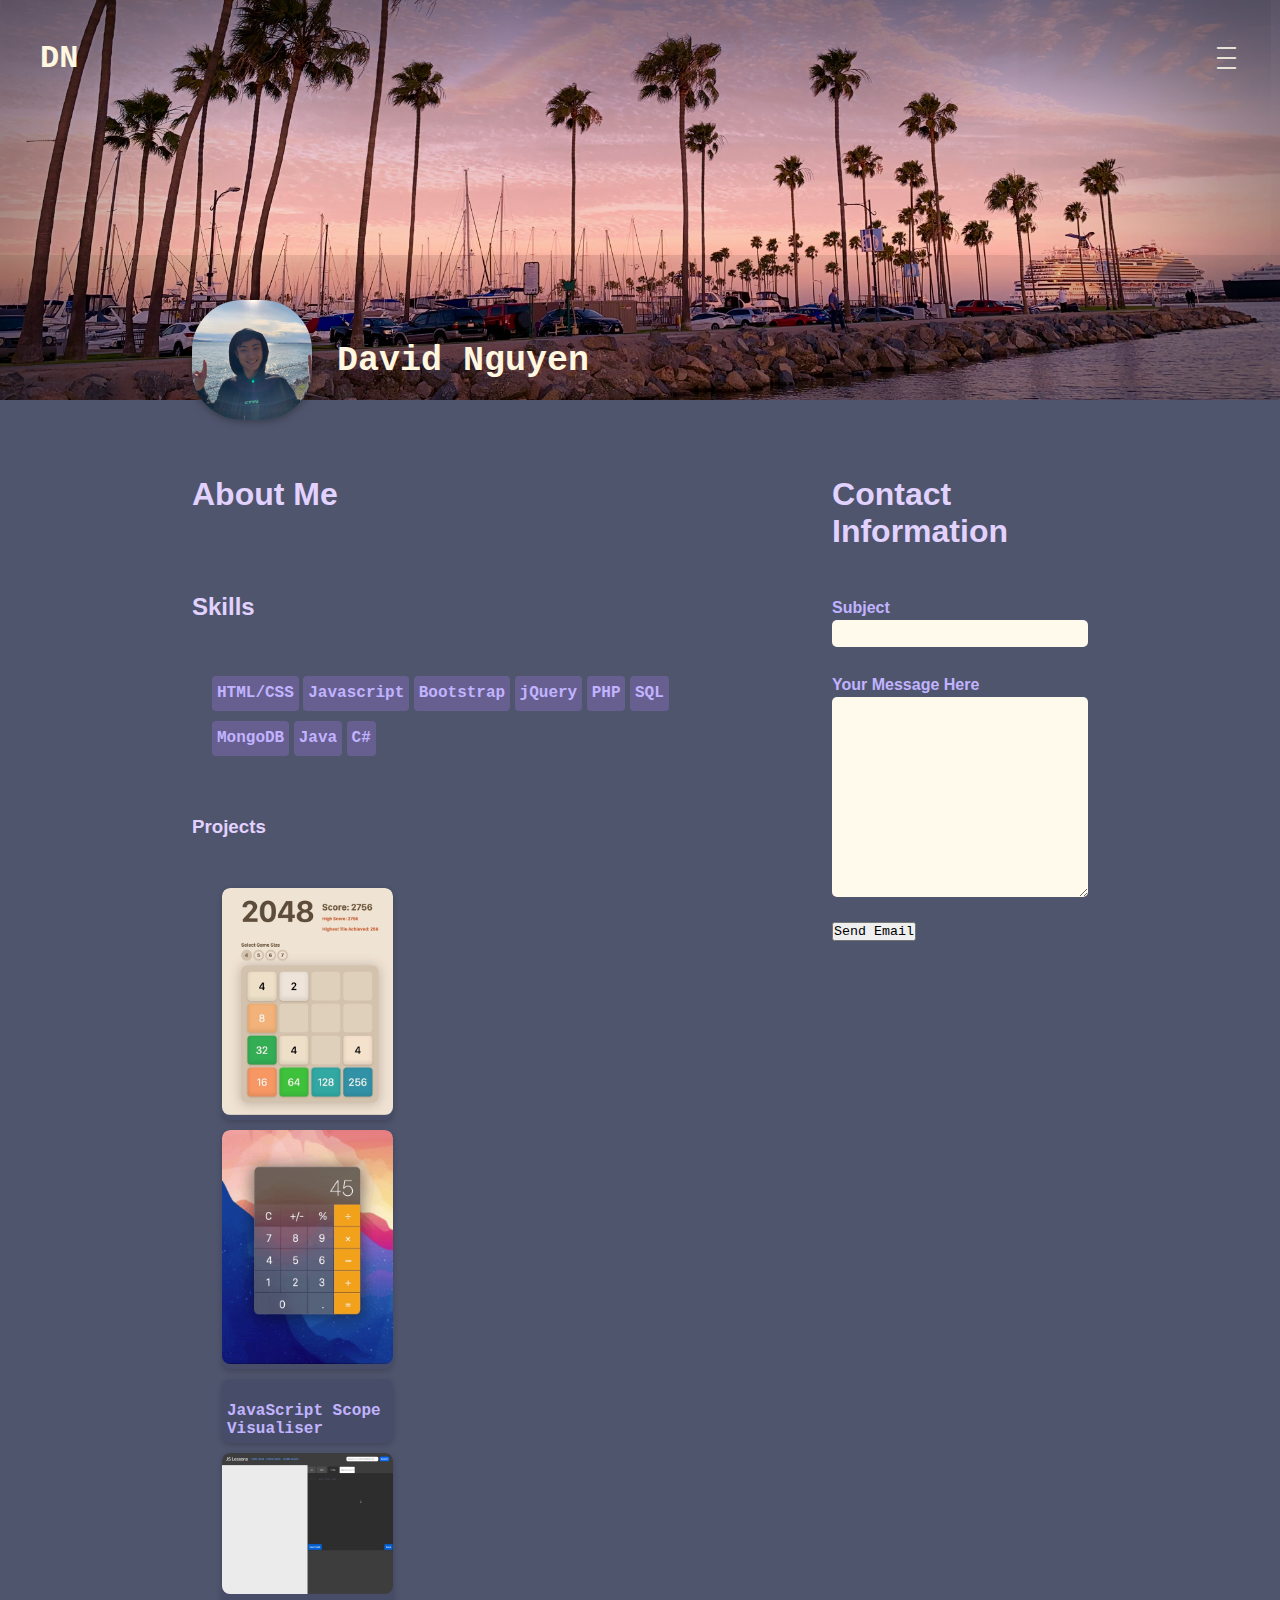
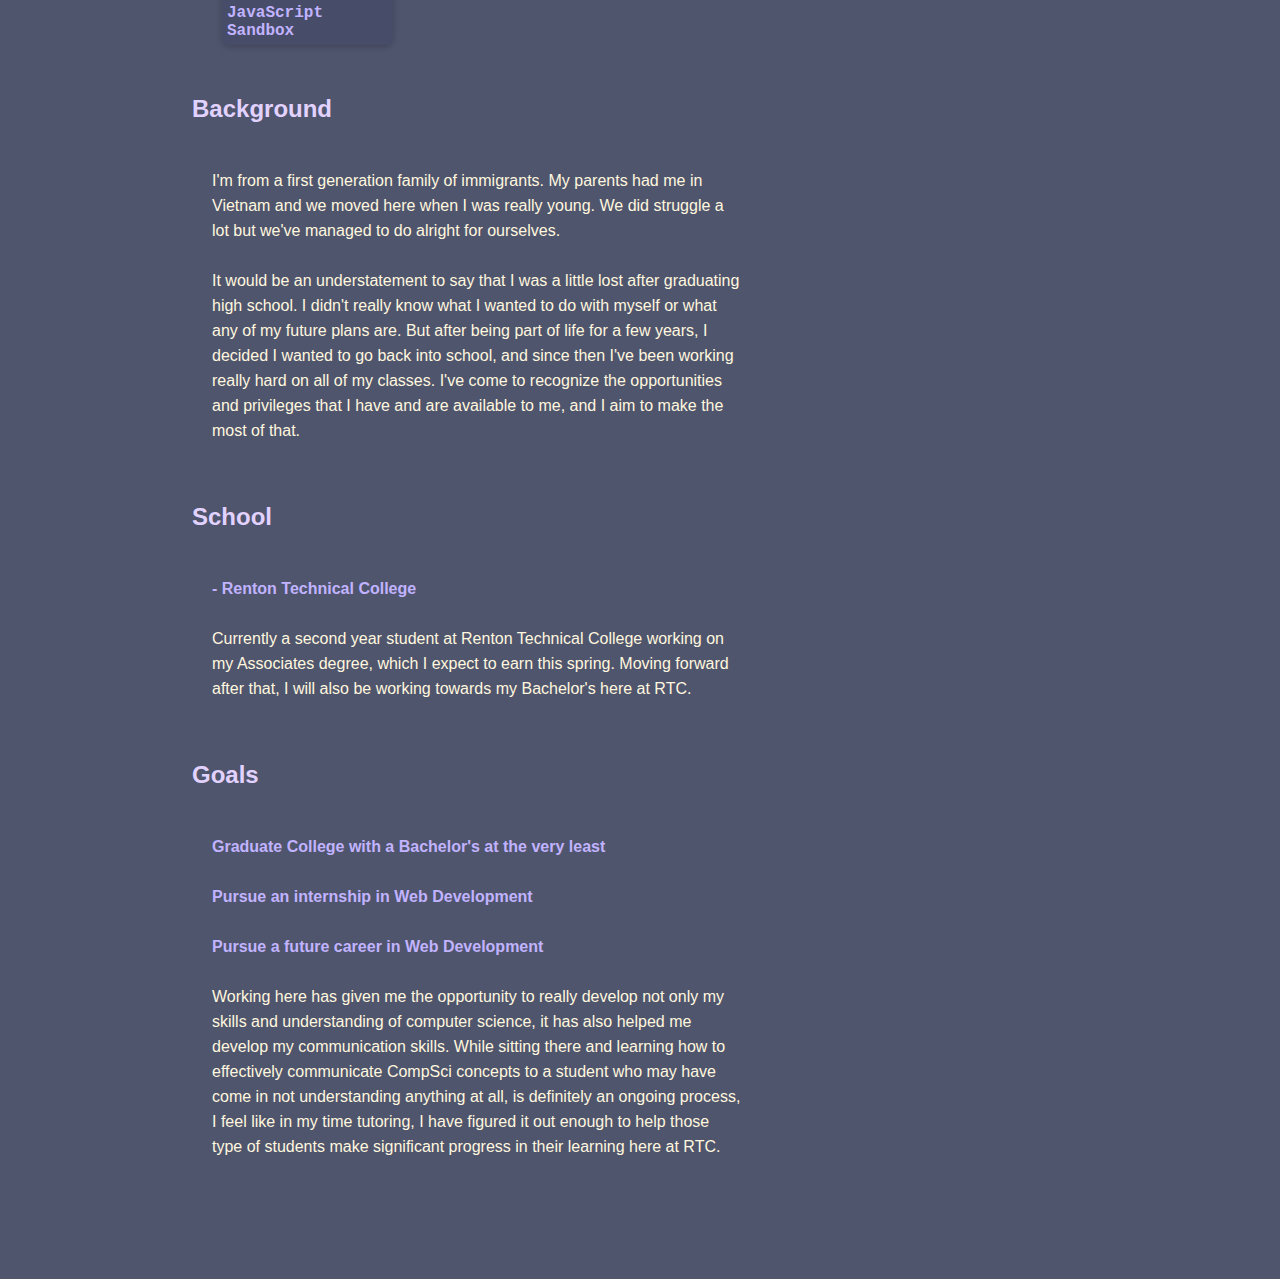
==== index.html @ 1dc06cbb "Update index.html" ====
<!DOCTYPE html>
<html lang="en">
<head>
    <meta charset="UTF-8">
    <meta http-equiv="X-UA-Compatible" content="IE=edge">
    <meta name="viewport" content="width=device-width, initial-scale=1.0">
    <title>Contact Me</title>
    <link rel="stylesheet" href="css/defaults.css" />
    <link rel="stylesheet" href="css/about.css" /> 
    <link rel="stylesheet" href="css/menuButton.css" />
    <link rel="stylesheet" href="css/masonaryEffect.css" />
    <script src="menuButton.js"></script>
    <script src="js/parallaxalizeNavigation.js"></script>
    <script src="js/helpers.js"></script>
    <script src="js/flipper.js"></script>
    <script src="https://cdn.jsdelivr.net/npm/masonry-layout@4.2.2/dist/masonry.pkgd.min.js" integrity="sha384-GNFwBvfVxBkLMJpYMOABq3c+d3KnQxudP/mGPkzpZSTYykLBNsZEnG2D9G/X/+7D" crossorigin="anonymous" async></script>
</head>
<body>
<script>
window.addEventListener("scroll", function(){
    stickyContact();
    stickyMenu();
});
window.addEventListener("resize", function(){
    stickyContact();
    stickyMenu();
});
window.onload = function () {
    setTimeout(()=>{
        let msnry = new Masonry( '#cardcontainer', {});
        flipper();
        let videos = document.getElementsByTagName("video");
        for(video of videos){
            video.play();
        }
    }, 200)
}
</script>
<style>
#navWrapper_sticky {
    position: fixed;
    width: 100%;
    height: 100px;
    background-image: none;
    padding: 0;
    background-color: rgb(106, 104, 131);
    -webkit-box-shadow: inset 0px 0px 0px 0px #000000; 
    box-shadow: inset 0px 0px 0px 0px #000000;
    z-index: 10;
}
</style>
<div id="navWrapper">
    <div id="menuScreen" class="hide">
        <a href="calculatorClone.html">Macintosh Calculator Clone</a>
        <a href="2048.html">A Simple Game of 2048</a>
        <a href="https://blasphelmy.github.io/aBasicJavascriptVisualizer/">Javascript Scoper</a>
        <a href="https://simplejsclasses.net">Javascript Sandbox</a>
        <hr>
        <a href="index.html">About Me</a>
        <a href="index.html#projects">Projects</a>
        <a href="index.html#contactsBlock">Contact Me</a>
        <a href="https://docs.google.com/document/d/1Tsrjx4nYVHHWbOahBMIsWJXcZB77acTAGgULYLTH1yQ/edit?usp=sharing">Resume</a>
        <hr>
    </div>
    <div id = "navbar">
        <a href="index.html"><h1 style="display: inline-block;color: rgb(255, 247, 223);">DN</h1></a> <div id = "menuButtonContainer" onclick="menuBarClick()"><div id="menuButton"><p>|</p><p>|</p><p>|</p></div></div>
    </div>
</div>
<div id="mainBody">
    <div id="profilePicture"></div><div id="Name"><p>David Nguyen</p></div>
    <!-- <div class="block">
        <p>COntact Info</p>
    </div> -->
    <div id="contentsContainer">
        <div class="block dummy">
            <h1 >Contact Information</h1>
        </div> 
        <div id="contactsBlock" class="block">
            <h1>Contact Information</h1>
                <p class="pHeaders">Subject</p>
                <input type="text" name="emailSubject" class="label"><br>
                <p class="pHeaders">Your Message Here</p>
                <textarea id="code" name="emailBody"></textarea>
            <button onclick="sendMail()">Send Email</button>
        </div> 
        <div id="contents" class="block">
            <h1>About Me</h1>
            <h2>
                Skills
            </h2>
            <p class="pHeaders">
                <span class="skillBlocks">HTML/CSS</span>
                <span class="skillBlocks">Javascript</span>
                <span class="skillBlocks">Bootstrap</span>
                <span class="skillBlocks">jQuery</span>
                <span class="skillBlocks">PHP</span>
                <span class="skillBlocks">SQL</span>
                <span class="skillBlocks">MongoDB</span>
                <span class="skillBlocks">Java</span>
                <span class="skillBlocks">C#</span>
            </p>
            <h3 id="projects">
                Projects
            </h3>
            <div id="cardcontainer" class="res" style="max-width:100%" data-masonry='{"percentPosition": true }'>

                <div id="1" class="card scale _flipper">
                    <div id="1_content" style="position:relative">
                        <img src="/projspreviews/2048.gif" alt="">
                    </div>

                    <div class="hide _backPanel" id="1_backPanel" style="transform: rotate3d(0,1,0, 180deg)">
                        <div class="text">
                            <a  href="/2048.html"><h2 style="padding: 5px; right: 0px; text-decoration: none!important;" >2048</h2></a>
                            <p style="color: white; font-size: 13px">A Simple Game of 2048!</p>
                            <p style="color: white; font-size: 10px">
                                <span class="skillBlocks">HTML/CSS</span>
                                <span class="skillBlocks">Javascript</span>
                            </p>
                        </div>
                    </div>
                </div>

                <div id="2" class="card scale _flipper">
                    <div id="2_content" style="position:relative">
                        <img src="/projspreviews/calcu2.gif" alt="">
                    </div>

                    <div class="hide _backPanel" id="2_backPanel" style="transform: rotate3d(0,1,0, 180deg)">
                        <div class="text">
                            <a  href="/calculatorClone.html"><h2 style="padding: 5px; right: 0px; text-decoration: none!important;" >Mac Calculator</h2></a>
                            <p style="color: white; font-size: 13px">An attempt at cloning the Macintosh Calulator. Press R to go back in your calculations!</p>
                            <p style="color: white; font-size: 10px">
                                <span class="skillBlocks">HTML/CSS</span>
                                <span class="skillBlocks">Javascript</span>
                            </p>
                        </div>
                    </div>
                </div>

                <div id="3" class="card scale _flipper">
                    <div id="3_content" style="position:relative">
                        <img src="/projspreviews/jsscoper2.gif" alt="">
                        <a  href="/jsScoper.html"><h4 style="padding: 5px; right: 0px; text-decoration: none!important;" >JavaScript Scope Visualiser</h4></a>
                    </div>

                    <div class="hide _backPanel" id="3_backPanel" style="transform: rotate3d(0,1,0, 180deg)">
                        <div class="text">
                            <a  href="https://blasphelmy.github.io/aBasicJavascriptVisualizer/"><h2 style="padding: 5px; right: 0px; text-decoration: none!important;" >JavaScript Scope Visualiser</h2></a>
                            <p style="color: white; font-size: 13px">This app can parse basic javascript by hand and display the output. <br>In addition, you can show the scopes/frames that are built when you run your code!</p>
                            <p style="color: white; font-size: 10px">
                                <span class="skillBlocks">HTML/CSS</span>
                                <span class="skillBlocks">Javascript</span>
                            </p>
                        </div>
                    </div>
                </div>

                <div id="4" class="card scale _flipper">
                    <div id="4_content" style="position:relative">
                        <img src="/projspreviews/jsFiddlerClone.gif" alt="">
                        <a  href="https://simplejsclasses.net"><h4 style="padding: 5px; right: 0px; text-decoration: none!important;" >JavaScript Sandbox</h4></a>
                    </div>

                    <div class="hide _backPanel" id="4_backPanel" style="transform: rotate3d(0,1,0, 180deg)">
                        <div class="text">
                            <a  href="https://simplejsclasses.net"><h2 style="padding: 5px; right: 0px; text-decoration: none!important;" >JavaScript Sandbox</h2></a>
                            <p style="color: white; font-size: 13px">A mashup of JSFiddle and Codecademy!</p>
                            <p style="color: white; font-size: 10px">
                                <span class="skillBlocks">HTML/CSS</span>
                                <span class="skillBlocks">Javascript</span>
                                <span class="skillBlocks">Node.js</span>
                                <span class="skillBlocks">ASP.net/C#</span>
                                <span class="skillBlocks">SQL</span>
                                <span class="skillBlocks">MongoDB</span>
                            </p>
                        </div>
                    </div>
                </div>

                <!-- <div id="4" class="card scale">
                    <div id="4_content" style="position:relative">
                        <video name="Video Name" type="video/mp4" autoplay loop muted playsinline>
                            <source src="/projspreviews/jsFiddlerClone.mov">
                        </video>
                        <div class="text">
                            <a href="https://simplejsclasses.net"><h3 style="padding: 5px; right: 0px; text-decoration: none!important;" >Javascript Sandbox</h3></a>
                            <p style="color: white; font-size: 10px">
                                <span class="skillBlocks">HTML/CSS</span>
                                <span class="skillBlocks">Javascript</span>
                                <span class="skillBlocks">Node.js</span>
                                <span class="skillBlocks">ASP.net/C#</span>
                                <span class="skillBlocks">SQL</span>
                                <span class="skillBlocks">MongoDB</span>
                            </p>
                        </div>
                    </div>
                </div> -->

            </div>
            <h2>
                Background
            </h2>
            <p>
                I'm from a first generation family of immigrants. My parents had me in Vietnam and we moved 
                here when I was really young. We did struggle a lot but we've managed to do alright for ourselves. 
            </p>
            <p>
                It would be an understatement to say that I was a little lost after graduating high school. I
                didn't really know what I wanted to do with myself or what any of my future plans are. But after being part
                of life for a few years, I decided I wanted to go back into school, and since then I've been working really hard
                on all of my classes. I've come to recognize the opportunities and privileges that I have and are available
                to me, and I aim to make the most of that.
            </p>
            <h2>
                School
            </h2>
            <p class="pHeaders">- Renton Technical College</p>
            <p>
                Currently a second year student at Renton Technical College working on my Associates degree, which I expect to earn this spring. Moving
                forward after that, I will also be working towards my Bachelor's here at RTC.
            </p>
            <h2>Goals</h2>
            <p class="pHeaders">Graduate College with a Bachelor's at the very least</p>
            <p class="pHeaders">Pursue an internship in Web Development</p>
            <p class="pHeaders">Pursue a future career in Web Development</p>
            <p>
                Working here has given me the opportunity to really develop not only my skills and understanding of computer science,
                it has also helped me develop my communication skills. While sitting there and learning how to effectively communicate CompSci concepts 
                to a student who may have come in not understanding anything at all, is definitely an ongoing process, I feel like in my time tutoring, I have figured it out enough
                to help those type of students make significant progress in their learning here at RTC.
            </p>
        </div>  
    </div>
</div>
</body>
</html>
---- css/defaults.css ----
.hide{
    display: none;
  }
.show {
  display:block;
}
.rotate360deg{
  position: relative;
    animation-name: rotate360;
    animation-iteration-count: 1;
    animation-timing-function:ease;
    animation-duration:500ms;
}
@keyframes rotate360 {
    0% {
      transform: rotate(90deg);
    }
    100% {
      transform: rotate(180deg);
    }
}
hr {
  border: 1px solid rgba(0, 0, 0, 0.082);
}
#navbar{
  background-color: rgb(106, 104, 131);
  -webkit-box-shadow: 0px 0px 15px 0px rgba(0,0,0,0.22); 
  box-shadow: 0px 0px 15px 0px rgba(0,0,0,0.22);
}
#menuScreen {
  background-color: rgba(129, 123, 158, 0.123);
}
#menuScreen > a {
  text-decoration: none;
  padding: 10px;
  color: rgb(255, 250, 233);
  display: block;
  text-align: center;
}
#menuScreen > a:hover {
  background-color: rgba(129, 123, 158, 0.61);
}
#menuButtonContainer{
  position: relative;
  top: 0px;
  padding: 43px;
  font-size: 50px;
  display: inline-block;
  float: right;
  color: rgb(255, 250, 233);
  cursor: pointer;
}
#menuButton > p {
  color: rgb(255, 250, 233);
  font-size: 20px;
  transform: rotate(90deg);
  display: block;
  line-height: 0px;
}
* {
  box-sizing: border-box;
  margin: 0;
  padding: 0;
  /* font-family: "San Francisco Regular"; */
  font-family: "Lucida Console", "Courier New", monospace;
}

body {
  height: 100%;
  width: 100%;
  background-color: rgb(79, 85, 109);
}
p {
  background-color: rgba(214, 120, 223, 0.000); 
  padding: 5px;
  /* why does this work??*/
}
h1, h2, h3{
  color: rgb(226, 210, 255);
  padding: 40px;
}
---- css/about.css ----
#navbar {
    position: absolute;
    width: 100%;
    background: rgb(0,0,0);
    background: linear-gradient(0deg, rgba(0, 0, 0, 0) 0%, rgba(0, 0, 0, 0.2) 100%);
    border: none;
    box-shadow: none;
    /* min-height: 300px;
    background-image: url(/images/cover-photo.jpg);
    background-size: cover;
    background-position-y:70%; */
    /* backdrop-filter: blur(10px);
    -webkit-backdrop-filter: blur(10px);
    -moz-backdrop-filter: blur(10px); */
}
#navbar > h1{
    color: rgb(255, 247, 223);
}
#menuScreen{
    background: rgb(0,0,0);
    background: linear-gradient(0deg, rgba(0, 0, 0, 0.2) 0%, rgb(0, 0, 0, .4) 100%);  
}
#menuScreen > a:hover {
    background-color: rgba(0,0,0,.1);
}
#navWrapper {
    position: relative;
    width: 100%;
    padding-bottom: 400px;
    background-image: url(/images/cali2021.jpeg);
    background-size:cover;
    background-position-y: 70%;
    background-position-x: 50%;
    -webkit-box-shadow: inset 0px 0px 250px 0px #000000; 
    box-shadow: inset 0px 0px 250px 0px #000000;
}
@media (max-width:900px) {
    #navWrapper {
        padding-bottom: 300px;
        background-image: url(/images/cali2021_c.jpeg);
    }
}
.clickedBG {
    background-color: none;
}
.blur {
    backdrop-filter: blur(7px);
    -webkit-backdrop-filter: blur(7px);
    -moz-backdrop-filter: blur(7px);
}
#mainBody {
    position: relative;
    width: fit-content;
    margin-left: 15%;
    margin-right: 15%;
    top: -100px;
}
#profilePicture{
    position: relative;
    display: inline-block;
    width: 120px;
    height: 120px;
    /* left: 333px; */
    border-radius: 50px;
    background-image: url(/images/pp.jpeg);
    background-size: cover;
    background-position-y: 100%;
    -webkit-box-shadow: 0px 0px 10px 0px rgba(0,0,0,0.42); 
    box-shadow: 0px 0px 10px 0px rgba(0,0,0,0.42);
}
#Name {
    position: relative;
    display: inline-block;
    top: -50px;
    left: 20px;
    /* left: 347px; */
    font-size: 35px;
    font-weight: 600;
}
#Name > p{
    color: rgb(255, 247, 223);
}
#contentsContainer {
    display: flex;
    flex-direction: row-reverse;
    align-items:flex-start;
    width: 100%;
    margin: auto;
}
.block {
    position: relative;
    display: inline-block;
    text-decoration: none;
}
.block > h1,h2,h3 {
    position: relative;
    right: 40px;
    font-family:'Segoe UI', Tahoma, Geneva, Verdana, sans-serif;
}
.block > p {
    padding-right: 70px;
    line-height: 25px;
    padding-bottom: 20px;
    padding-left: 20px;
    color: rgb(255, 247, 223);
    font-family:'Segoe UI', Tahoma, Geneva, Verdana, sans-serif;
}
.block > .pHeaders,a {
    color: rgb(193, 179, 255);
    font-weight: bold;
    text-decoration: none;
}
#contactsBlock > .pHeaders {
    color: rgb(193, 179, 255);
    font-weight: bold;
    padding-left: 0px;
}
#contactsBlock {
    color: rgb(255, 247, 223);
    width: 300px;
    padding-left: 20px;
}
.fixContactBlock {
    position: fixed;
    right: 170px;
    top: 0px;
    width: 300px;
}
.dummy {
    display: none;
    opacity: 0;
    height: 0;
    width: 300px;
}
@media (max-width:1100px) {
    #contentsContainer {
        display: flex;
        flex-direction: column-reverse;
        align-items:flex-start;
    }
    #contactsBlock {
        display: inline-block;
        padding: 0;
        width: 100%;
        padding-right: 40px;
    }
    #Name {
        font-size: 20px;
    }
    #profilePicture{
        left: 0px;
    }
    #Name {
        left: 20px;
    }
    #mainBody {
        margin-left: 40px;
        margin-right:0;
    }
    .block > p {
        padding-right: 40px;
    }   
}
.KFfadeout{
    animation-name: fadeout;
    animation-iteration-count: 1;
    animation-timing-function:ease;
    animation-duration:75ms;
}
@keyframes fadeout {
    0% {
      opacity: 1;
      transform: scale(1);
    }
    100% {
      opacity: 0;
      transform: scale(.8);
    }
}
.KFfadein{
    animation-name: fadein;
    animation-iteration-count: 1;
    animation-timing-function:ease;
    animation-duration:75ms;
}
@keyframes fadein {
    0% {
      opacity: 0;
      transform: scale(.8);
    }
    100% {
        opacity: 1;
        transform: scale(1);
    }
}
.skillBlocks {
    display: inline-block;
    padding: 5px;
    background-color: rgb(104, 95, 145);
    border-radius: 4px;
    margin-top: 10px;
}
.label {
    position: relative;
    background-color: rgb(255, 250, 236);
    top: -20px;
    width: 100%;
    padding: 5px;
    font-size: 15px;
    border-radius: 5px;
    border-style: none;   
}
textarea {
    position: relative;
    background-color: rgb(255, 250, 236);
    top: -20px;
    width: 100%;
    height: 200px;
    padding: 5px;
    font-size: 15px;
    border-radius: 5px;
    border-style: none;
}
---- css/masonaryEffect.css ----
﻿.card {
    position: relative;
    margin: 10px;
    width: 250px;
    box-shadow: 0px 2px 6px 0px rgba(0,0,0,0.2);
    transition: .1s ease-in-out;
    border-radius: 8px;
    overflow: hidden;
    -webkit-user-select: none;
    -moz-user-select: none;
    -ms-user-select: none;
    user-select: none;
    background: #474d68;
    cursor: pointer;
}
._backPanel {
    position: absolute !important;
    top: 0px;
    padding: 20px;
    width: 105%;
    color: floralwhite;
    font-family: Tahoma;
    font-size: 13px;
    background: rgba(0, 0, 0, 0.311);
    backdrop-filter: blur(8px)!important;
    -webkit-backdrop-filter: blur(8px)!important;
    -moz-backdrop-filter: blur(8px)!important;
}
.scale:hover {
    /* transform: scale(1.05); */
}
.clicked {
    transform: scale(1.00) rotate3d(0, 1, 0, 180deg);
}
.hide {
    display: none;
}
.res {
    padding-left: 100px;
    padding-right: 100px;
}

@media only screen and (min-width: 0px) {
    .card {
        width: 225px;
    }

    .res {
        padding-left: 10px;
        padding-right: 10px;
    }
}

@media only screen and (min-width: 390px) {
    .card {
        width: 155px;
    }

    .res {
        padding-left: 10px;
        padding-right: 10px;
    }
}

@media only screen and (min-width: 412px) {
    .card {
        width: 40%;
    }

    .res {
        padding-left: 10px;
        padding-right: 10px;
    }
}

@media only screen and (min-width: 414px) {
    .card {
        width: 40%;
    }

    .res {
        padding-left: 10px;
        padding-right: 10px;
    }
}

@media only screen and (min-width: 480px) {
    .card {
        width: 150px;
    }

    .res {
        padding-left: 10px;
        padding-right: 10px;
    }
}

@media only screen and (min-width: 500px) {
    .card {
        width: 198px;
    }
}

@media only screen and (min-width: 540px) {
    .card {
        width: 225px;
    }
}

@media only screen and (min-width: 600px) {
    .card {
        width: 40%;
    }
}

@media only screen and (min-width: 640px) {
    .card {
        width: 40%;
    }
}

@media only screen and (min-width: 768px) {
    .card {
        width: 215px;
    }

    .res {
        padding-left: 10px;
        padding-right: 10px;
    }
}

@media only screen and (min-width: 820px) {
    .card {
        width: 225px;
    }

    .res {
        padding-left: 20px;
        padding-right: 10px;
    }
}

@media only screen and (min-width: 912px) {
    .card {
        width: 180px;
    }

    .res {
        padding-left: 20px;
        padding-right: 10px;
    }
}

@media only screen and (min-width: 1024px) {
    .card {
        width: 29%;
    }
}
.card img {
    max-width: 100%;
    border-radius: 8px;
}
.card video {
    max-width: 100%;
    border-top-left-radius: 8px;
    border-top-right-radius: 8px;
}

.card .text {
    padding: 10px;
    padding-top: 0px;
}

.card >  .text > button {
    background: gray;
    border: 0;
    color: white;
    padding: 10px;
    width: 100%;
}

.card >  h3 {
    font-size: 16px;
}
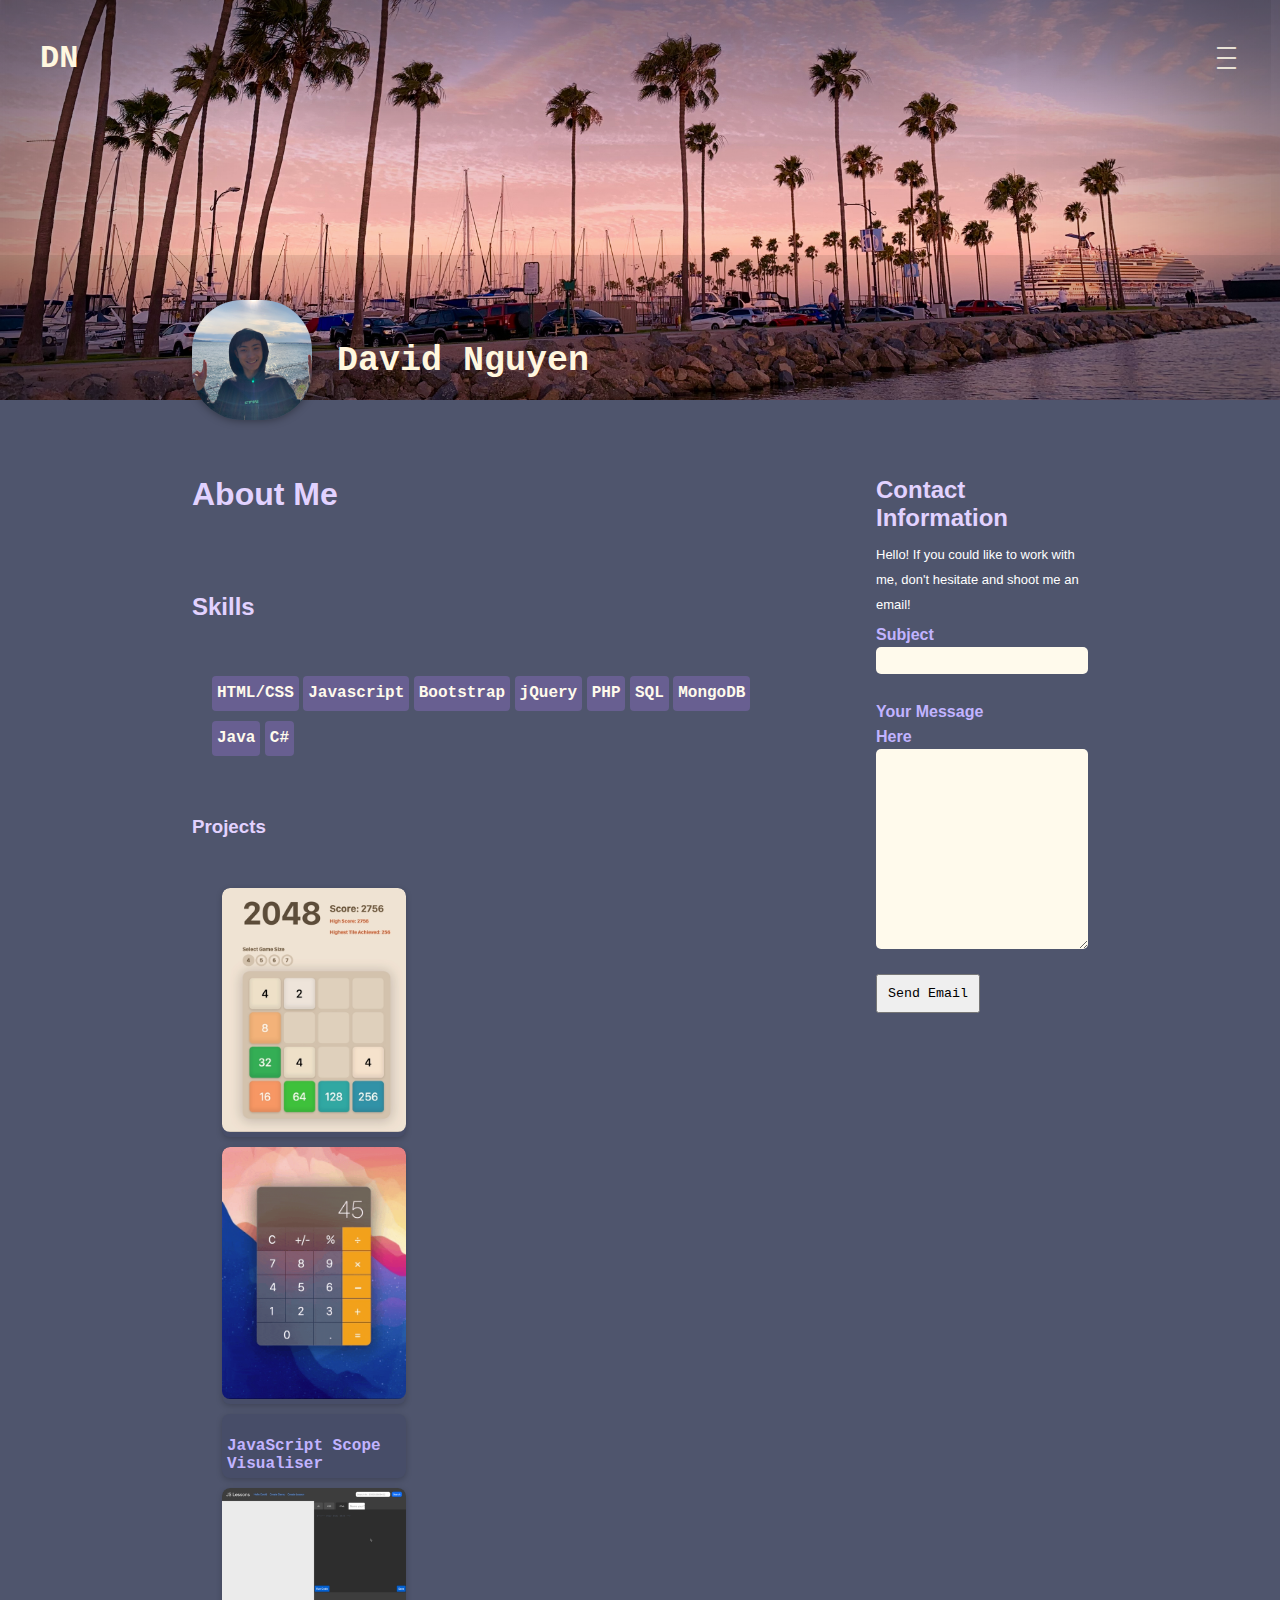
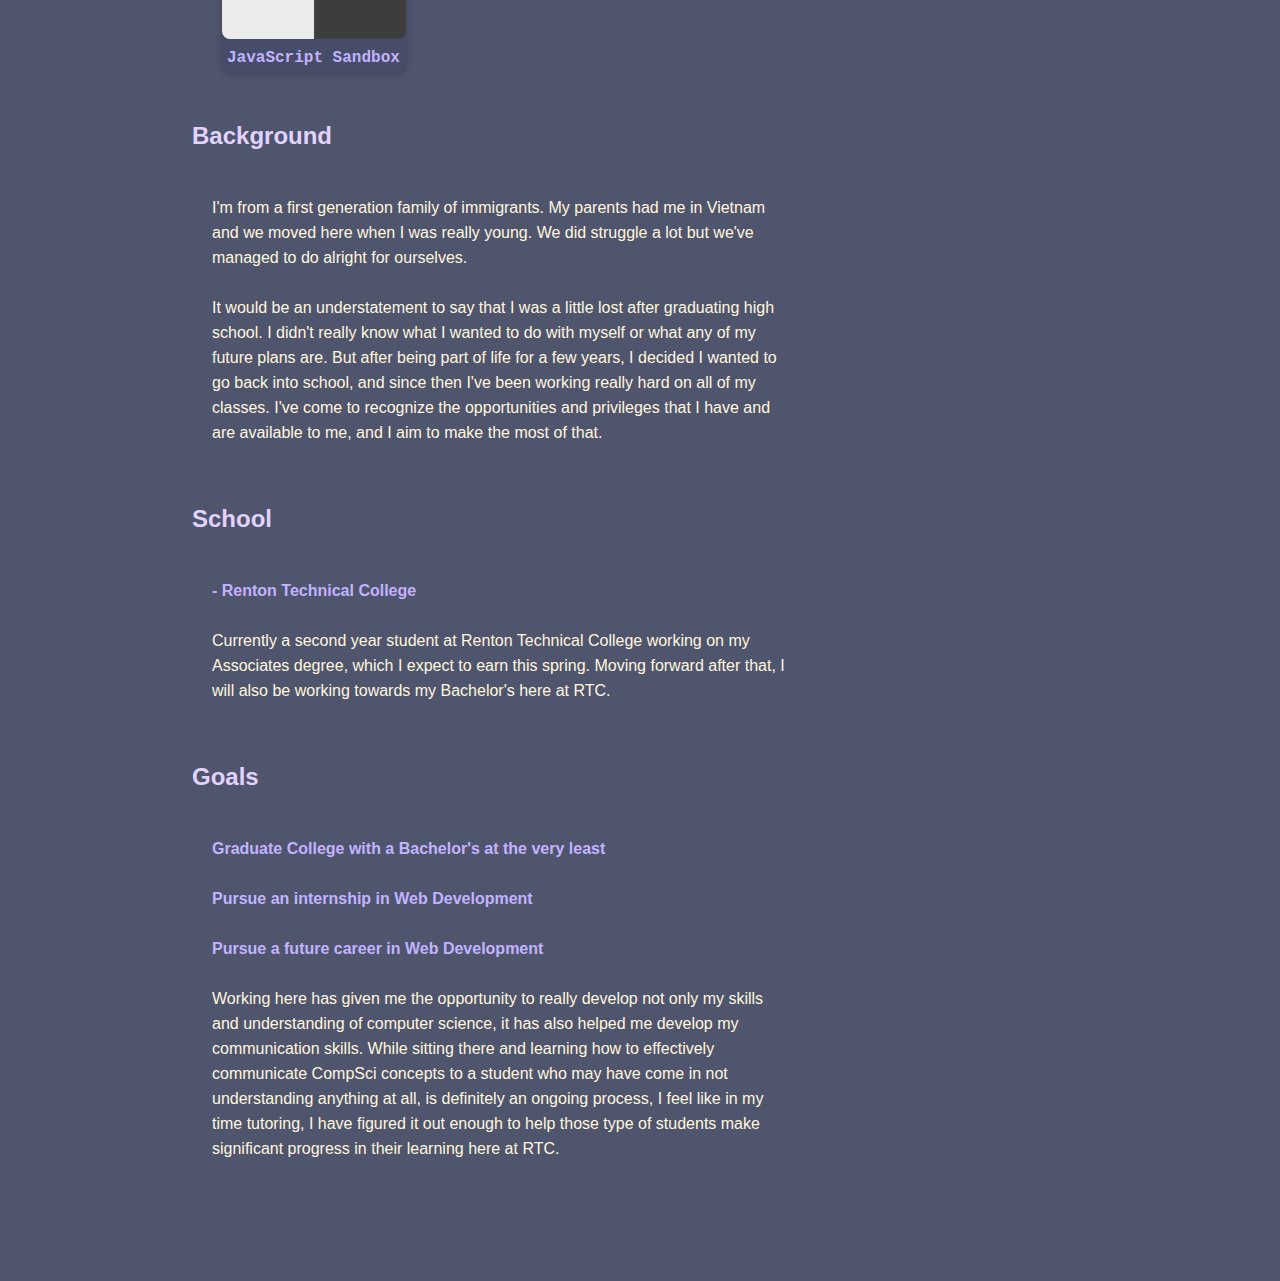
==== commit 8d8c286e: "jerk" ====
--- a/index.html
+++ b/index.html
@@ -76,12 +76,13 @@
             <h1 >Contact Information</h1>
         </div> 
         <div id="contactsBlock" class="block">
-            <h1>Contact Information</h1>
+            <h2 style="margin-bottom: 10px; padding-bottom: 0">Contact Information</h2>
+            <p style="color: white; font-size: 13px; padding:0">Hello! If you could like to work with me, don't hesitate and shoot me an email!</p>
                 <p class="pHeaders">Subject</p>
                 <input type="text" name="emailSubject" class="label"><br>
                 <p class="pHeaders">Your Message Here</p>
                 <textarea id="code" name="emailBody"></textarea>
-            <button onclick="sendMail()">Send Email</button>
+            <button style="padding: 10px" onclick="sendMail()">Send Email</button>
         </div> 
         <div id="contents" class="block">
             <h1>About Me</h1>
@@ -166,6 +167,7 @@
                         <div class="text">
                             <a  href="https://simplejsclasses.net"><h2 style="padding: 5px; right: 0px; text-decoration: none!important;" >JavaScript Sandbox</h2></a>
                             <p style="color: white; font-size: 13px">A mashup of JSFiddle and Codecademy!</p>
+                            <p style="color: rgb(246, 255, 174); font-size: 13px">Please allow cookies for the site to work correctly :)</p>
                             <p style="color: white; font-size: 10px">
                                 <span class="skillBlocks">HTML/CSS</span>
                                 <span class="skillBlocks">Javascript</span>
--- a/css/about.css
+++ b/css/about.css
@@ -197,6 +197,7 @@
     display: inline-block;
     padding: 5px;
     background-color: rgb(104, 95, 145);
+    color:rgb(255, 250, 236);
     border-radius: 4px;
     margin-top: 10px;
 }
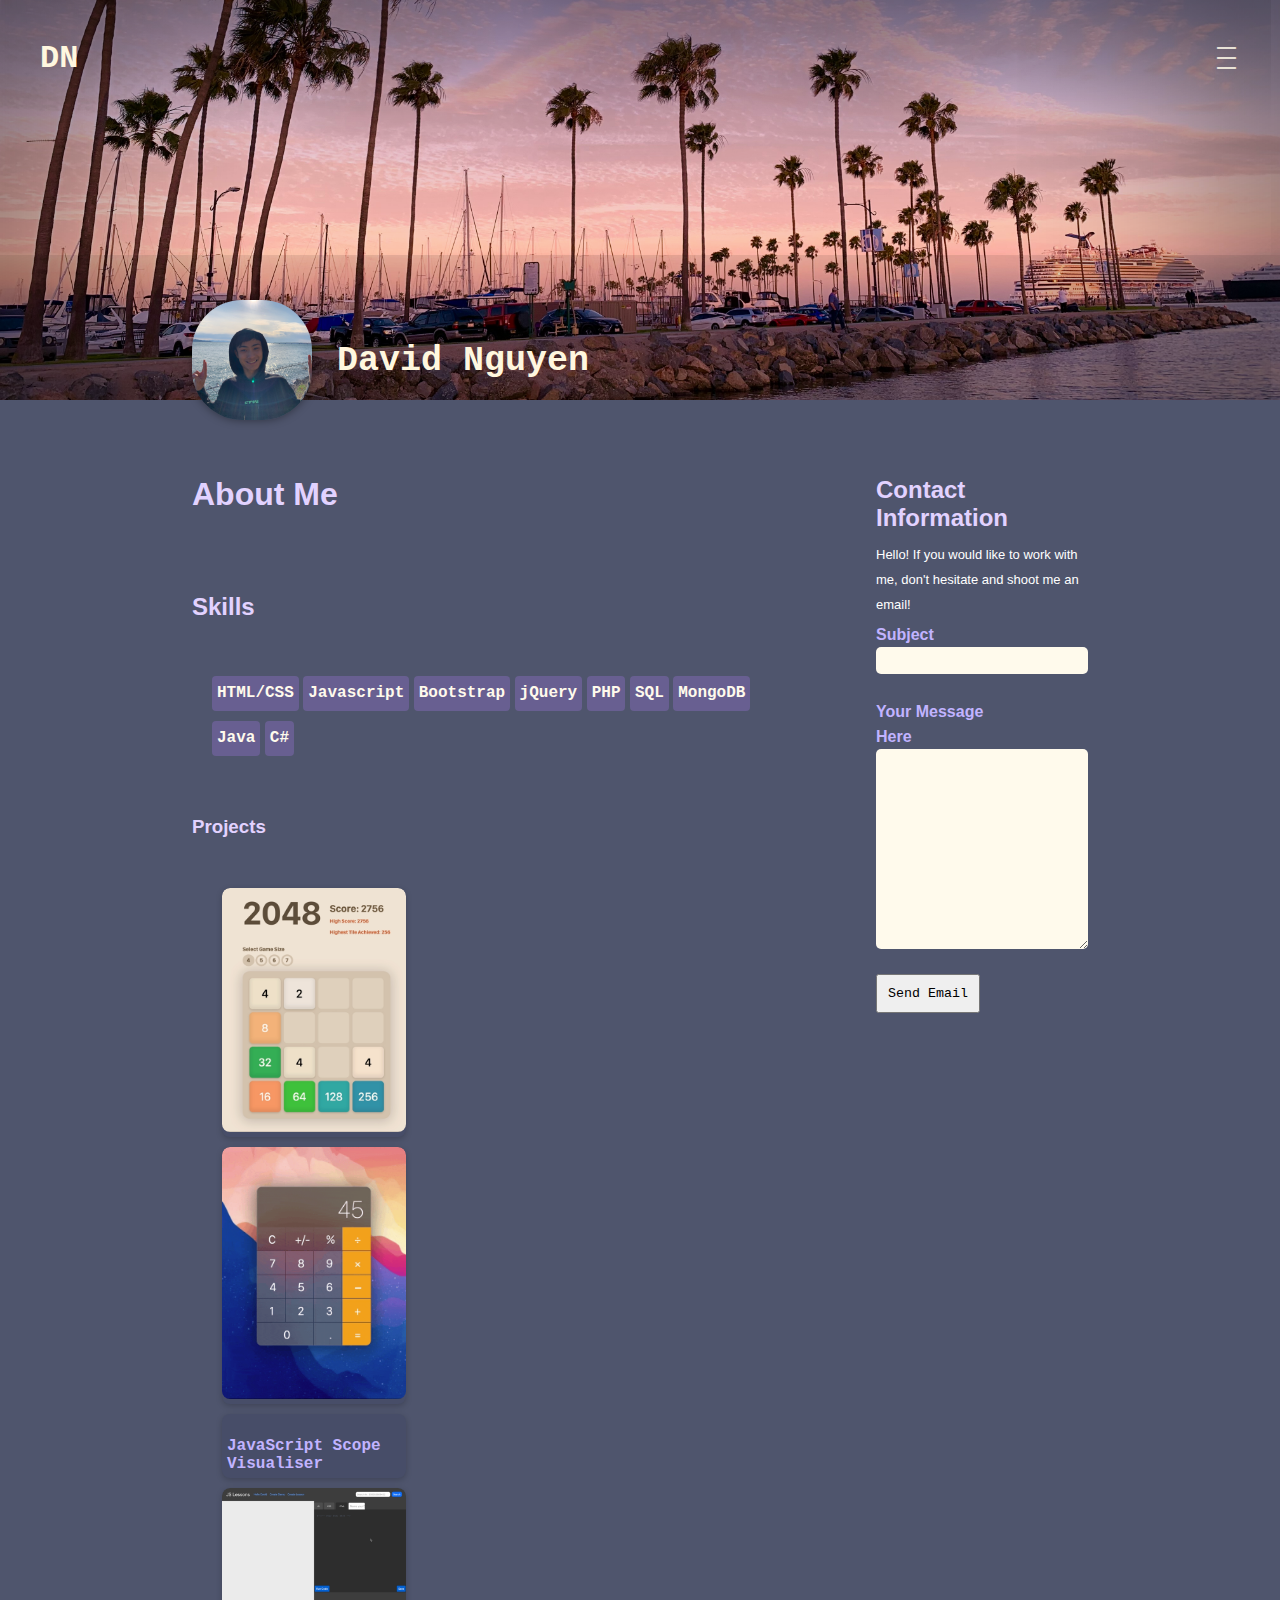
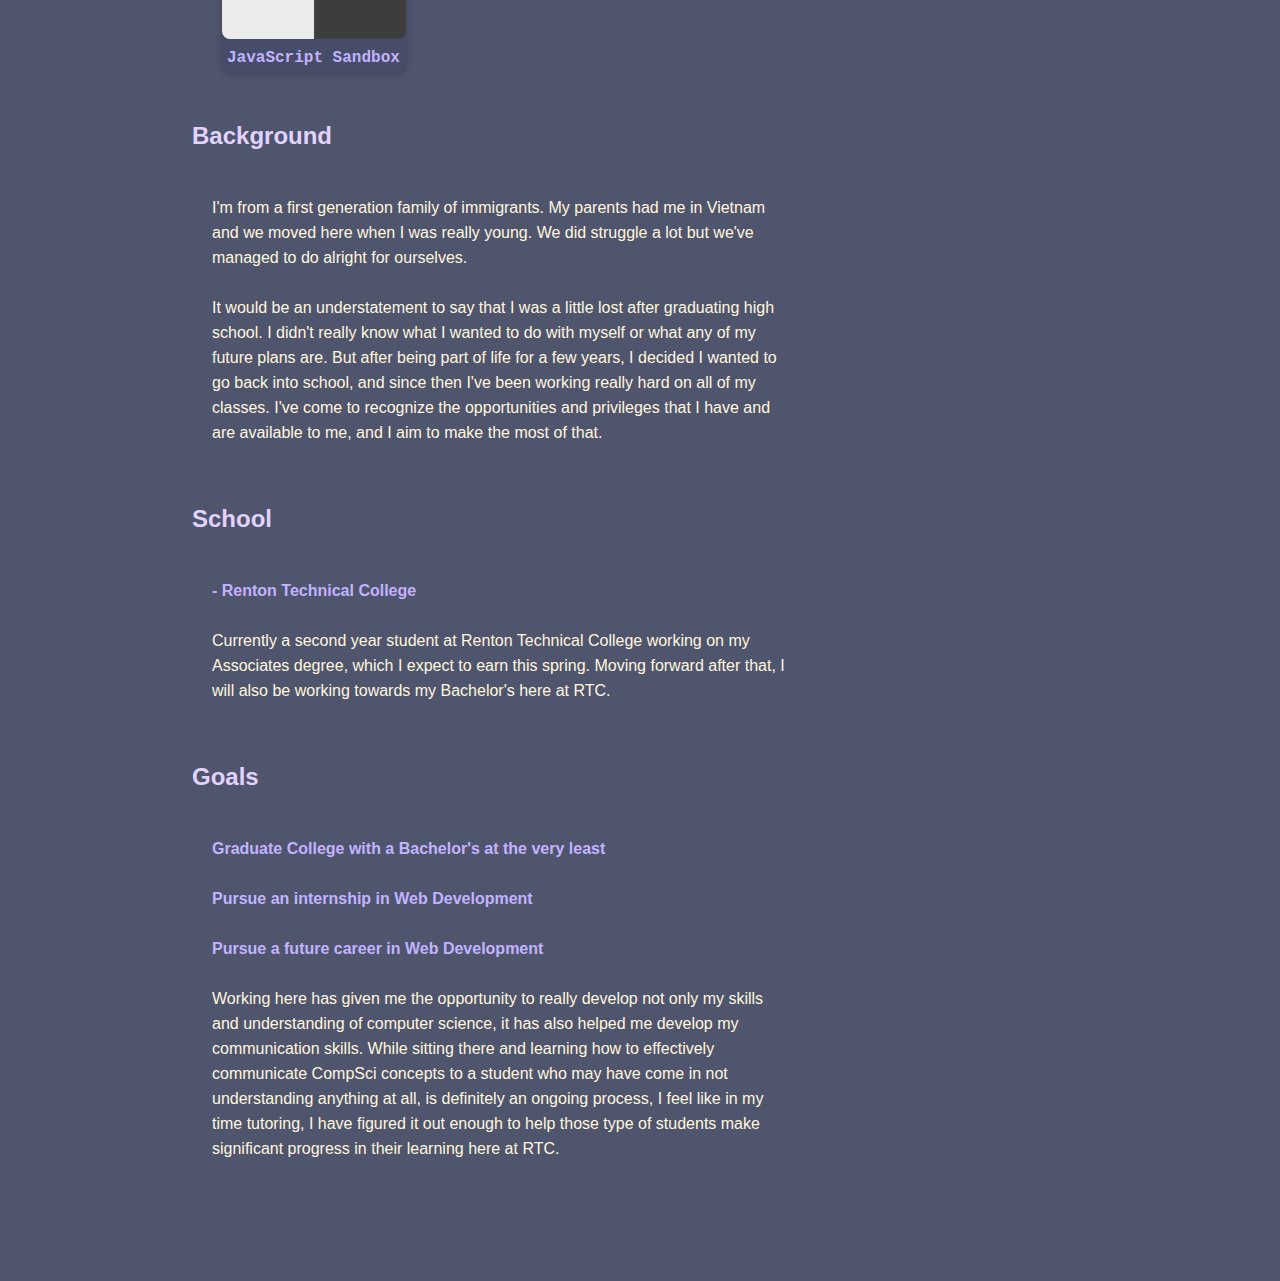
==== commit b5356999: "Update index.html" ====
--- a/index.html
+++ b/index.html
@@ -24,6 +24,13 @@
 window.addEventListener("resize", function(){
     stickyContact();
     stickyMenu();
+    const elements = document.getElementsByClassName("_flipper");
+    for (let element of elements) {
+        let contentElement = document.getElementById(element.id + "_content");
+        let _backPanel = document.getElementById(element.id + "_backPanel");
+        let height = contentElement.offsetHeight;
+        _backPanel.style.setProperty("height", `${height}px`);
+    }
 });
 window.onload = function () {
     setTimeout(()=>{
@@ -77,7 +84,7 @@
         </div> 
         <div id="contactsBlock" class="block">
             <h2 style="margin-bottom: 10px; padding-bottom: 0">Contact Information</h2>
-            <p style="color: white; font-size: 13px; padding:0">Hello! If you could like to work with me, don't hesitate and shoot me an email!</p>
+            <p style="color: white; font-size: 13px; padding:0">Hello! If you would like to work with me, don't hesitate and shoot me an email!</p>
                 <p class="pHeaders">Subject</p>
                 <input type="text" name="emailSubject" class="label"><br>
                 <p class="pHeaders">Your Message Here</p>
@@ -110,7 +117,7 @@
                         <img src="/projspreviews/2048.gif" alt="">
                     </div>
 
-                    <div class="hide _backPanel" id="1_backPanel" style="transform: rotate3d(0,1,0, 180deg)">
+                    <div class="hide _backPanel" id="1_backPanel">
                         <div class="text">
                             <a  href="/2048.html"><h2 style="padding: 5px; right: 0px; text-decoration: none!important;" >2048</h2></a>
                             <p style="color: white; font-size: 13px">A Simple Game of 2048!</p>
@@ -127,7 +134,7 @@
                         <img src="/projspreviews/calcu2.gif" alt="">
                     </div>
 
-                    <div class="hide _backPanel" id="2_backPanel" style="transform: rotate3d(0,1,0, 180deg)">
+                    <div class="hide _backPanel" id="2_backPanel">
                         <div class="text">
                             <a  href="/calculatorClone.html"><h2 style="padding: 5px; right: 0px; text-decoration: none!important;" >Mac Calculator</h2></a>
                             <p style="color: white; font-size: 13px">An attempt at cloning the Macintosh Calulator. Press R to go back in your calculations!</p>
@@ -145,7 +152,7 @@
                         <a  href="/jsScoper.html"><h4 style="padding: 5px; right: 0px; text-decoration: none!important;" >JavaScript Scope Visualiser</h4></a>
                     </div>
 
-                    <div class="hide _backPanel" id="3_backPanel" style="transform: rotate3d(0,1,0, 180deg)">
+                    <div class="hide _backPanel" id="3_backPanel">
                         <div class="text">
                             <a  href="https://blasphelmy.github.io/aBasicJavascriptVisualizer/"><h2 style="padding: 5px; right: 0px; text-decoration: none!important;" >JavaScript Scope Visualiser</h2></a>
                             <p style="color: white; font-size: 13px">This app can parse basic javascript by hand and display the output. <br>In addition, you can show the scopes/frames that are built when you run your code!</p>
@@ -163,7 +170,7 @@
                         <a  href="https://simplejsclasses.net"><h4 style="padding: 5px; right: 0px; text-decoration: none!important;" >JavaScript Sandbox</h4></a>
                     </div>
 
-                    <div class="hide _backPanel" id="4_backPanel" style="transform: rotate3d(0,1,0, 180deg)">
+                    <div class="hide _backPanel" id="4_backPanel">
                         <div class="text">
                             <a  href="https://simplejsclasses.net"><h2 style="padding: 5px; right: 0px; text-decoration: none!important;" >JavaScript Sandbox</h2></a>
                             <p style="color: white; font-size: 13px">A mashup of JSFiddle and Codecademy!</p>
--- a/css/masonaryEffect.css
+++ b/css/masonaryEffect.css
@@ -14,7 +14,7 @@
     cursor: pointer;
 }
 ._backPanel {
-    position: absolute !important;
+    position: absolute;
     top: 0px;
     padding: 20px;
     width: 105%;
@@ -22,9 +22,22 @@
     font-family: Tahoma;
     font-size: 13px;
     background: rgba(0, 0, 0, 0.311);
-    backdrop-filter: blur(8px)!important;
-    -webkit-backdrop-filter: blur(8px)!important;
-    -moz-backdrop-filter: blur(8px)!important;
+    backdrop-filter: blur(8px);
+    -webkit-backdrop-filter: blur(8px);
+    -moz-backdrop-filter: blur(8px);
+    -ms-overflow-style: none; /* for Internet Explorer, Edge */
+    scrollbar-width: none; /* for Firefox */
+    overflow-y: scroll; 
+    padding-bottom: 100px;
+    -moz-transform: scale(-1, 1);
+-webkit-transform: scale(-1, 1);
+-o-transform: scale(-1, 1);
+-ms-transform: scale(-1, 1);
+transform: scale(-1, 1);
+}
+
+._backPanel::-webkit-scrollbar {
+    display: none; /* for Chrome, Safari, and Opera */
 }
 .scale:hover {
     /* transform: scale(1.05); */
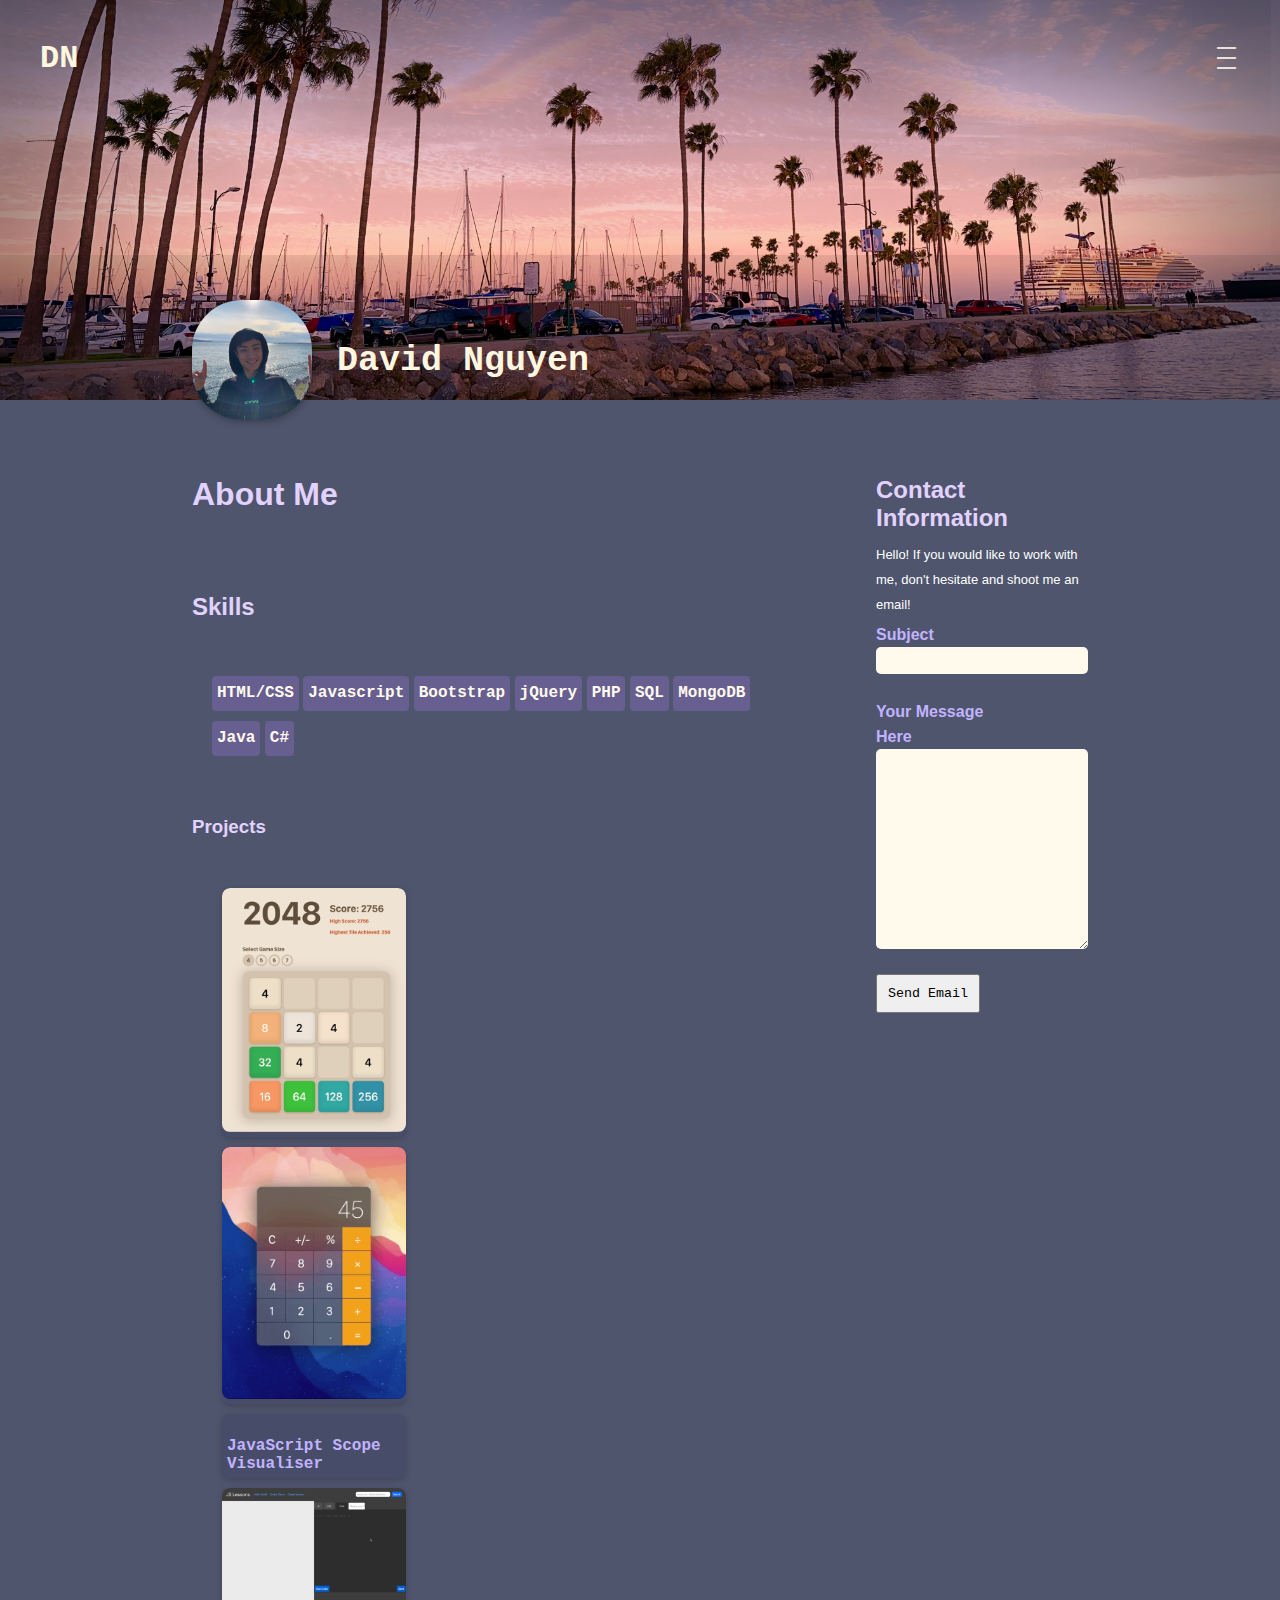
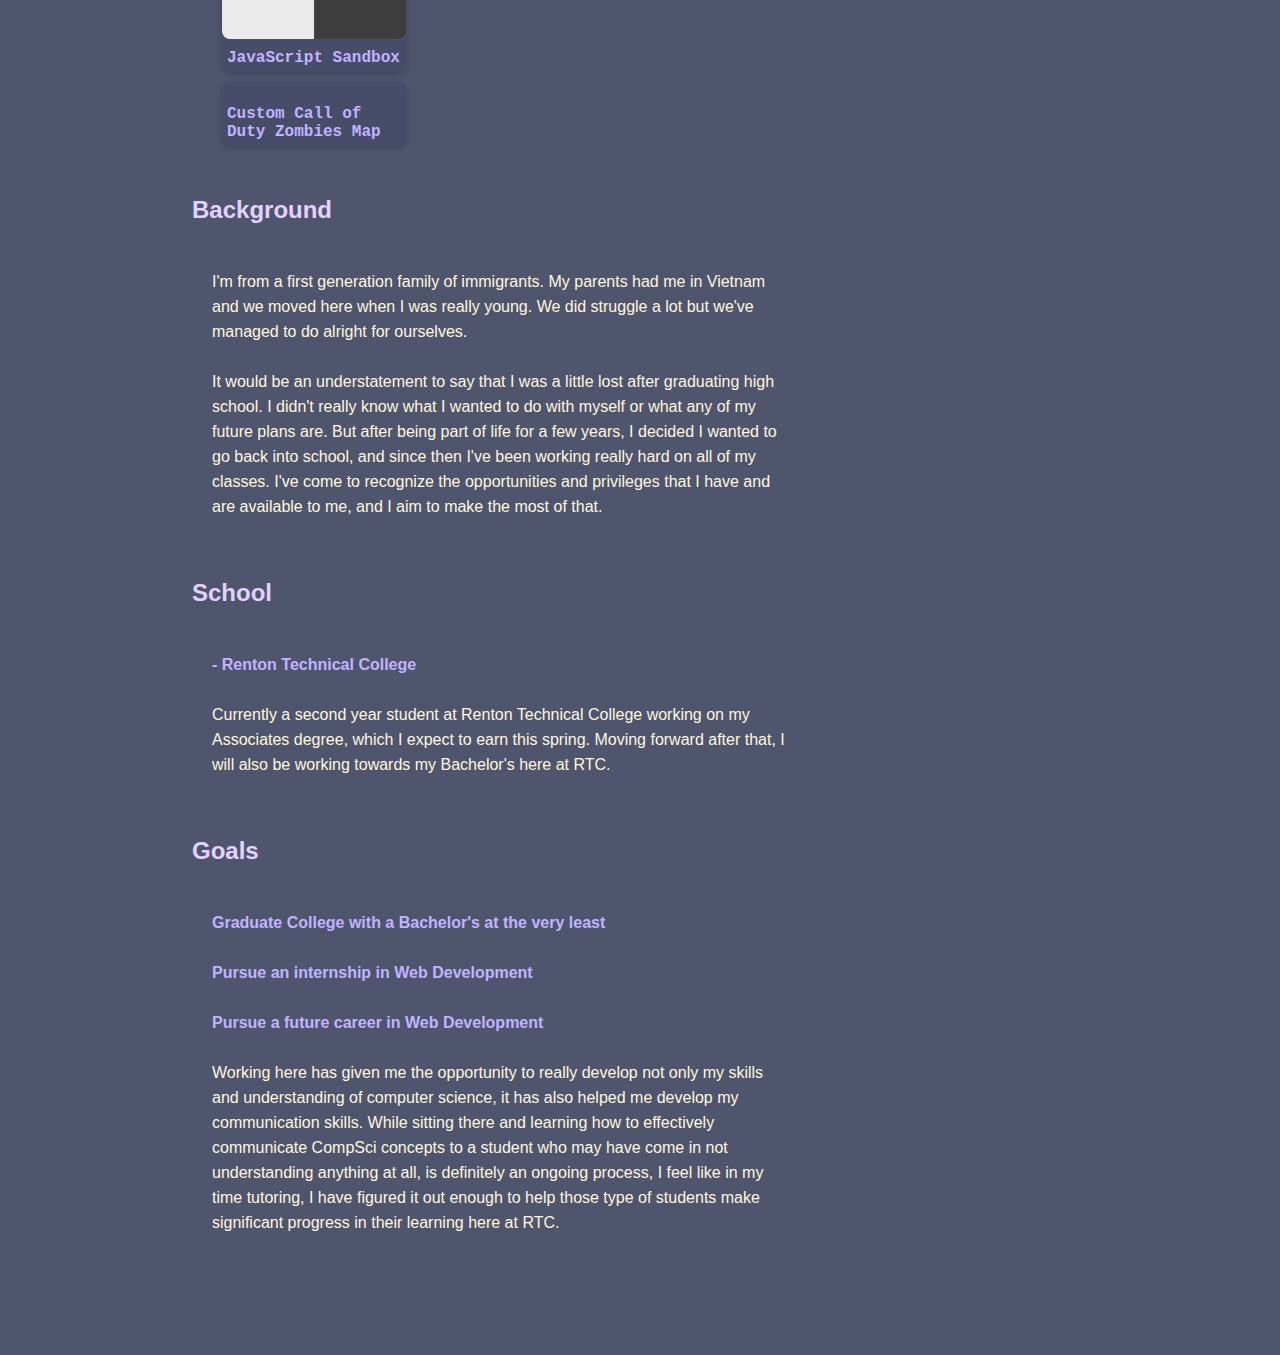
==== commit 4ef71ffb: "cleanup" ====
--- a/index.html
+++ b/index.html
@@ -187,6 +187,20 @@
                     </div>
                 </div>
 
+                <div id="5" class="card scale _flipper">
+                    <div id="5_content" style="position:relative">
+                        <img src="/projspreviews/zombieswaw.gif" alt="">
+                        <a><h4 style="padding: 5px; right: 0px; text-decoration: none!important;" >Custom Call of Duty Zombies Map</h4></a>
+                    </div>
+
+                    <div class="hide _backPanel" id="5_backPanel">
+                        <div class="text">
+                            <p style="color: white; font-size: 13px">A custom zombies map for a really old call of duty game.</p>
+                            <p style="color: white; font-size: 13px">60k+ lifetime downloads. If you know you know ;)</p>
+                        </div>
+                    </div>
+                </div>
+
                 <!-- <div id="4" class="card scale">
                     <div id="4_content" style="position:relative">
                         <video name="Video Name" type="video/mp4" autoplay loop muted playsinline>
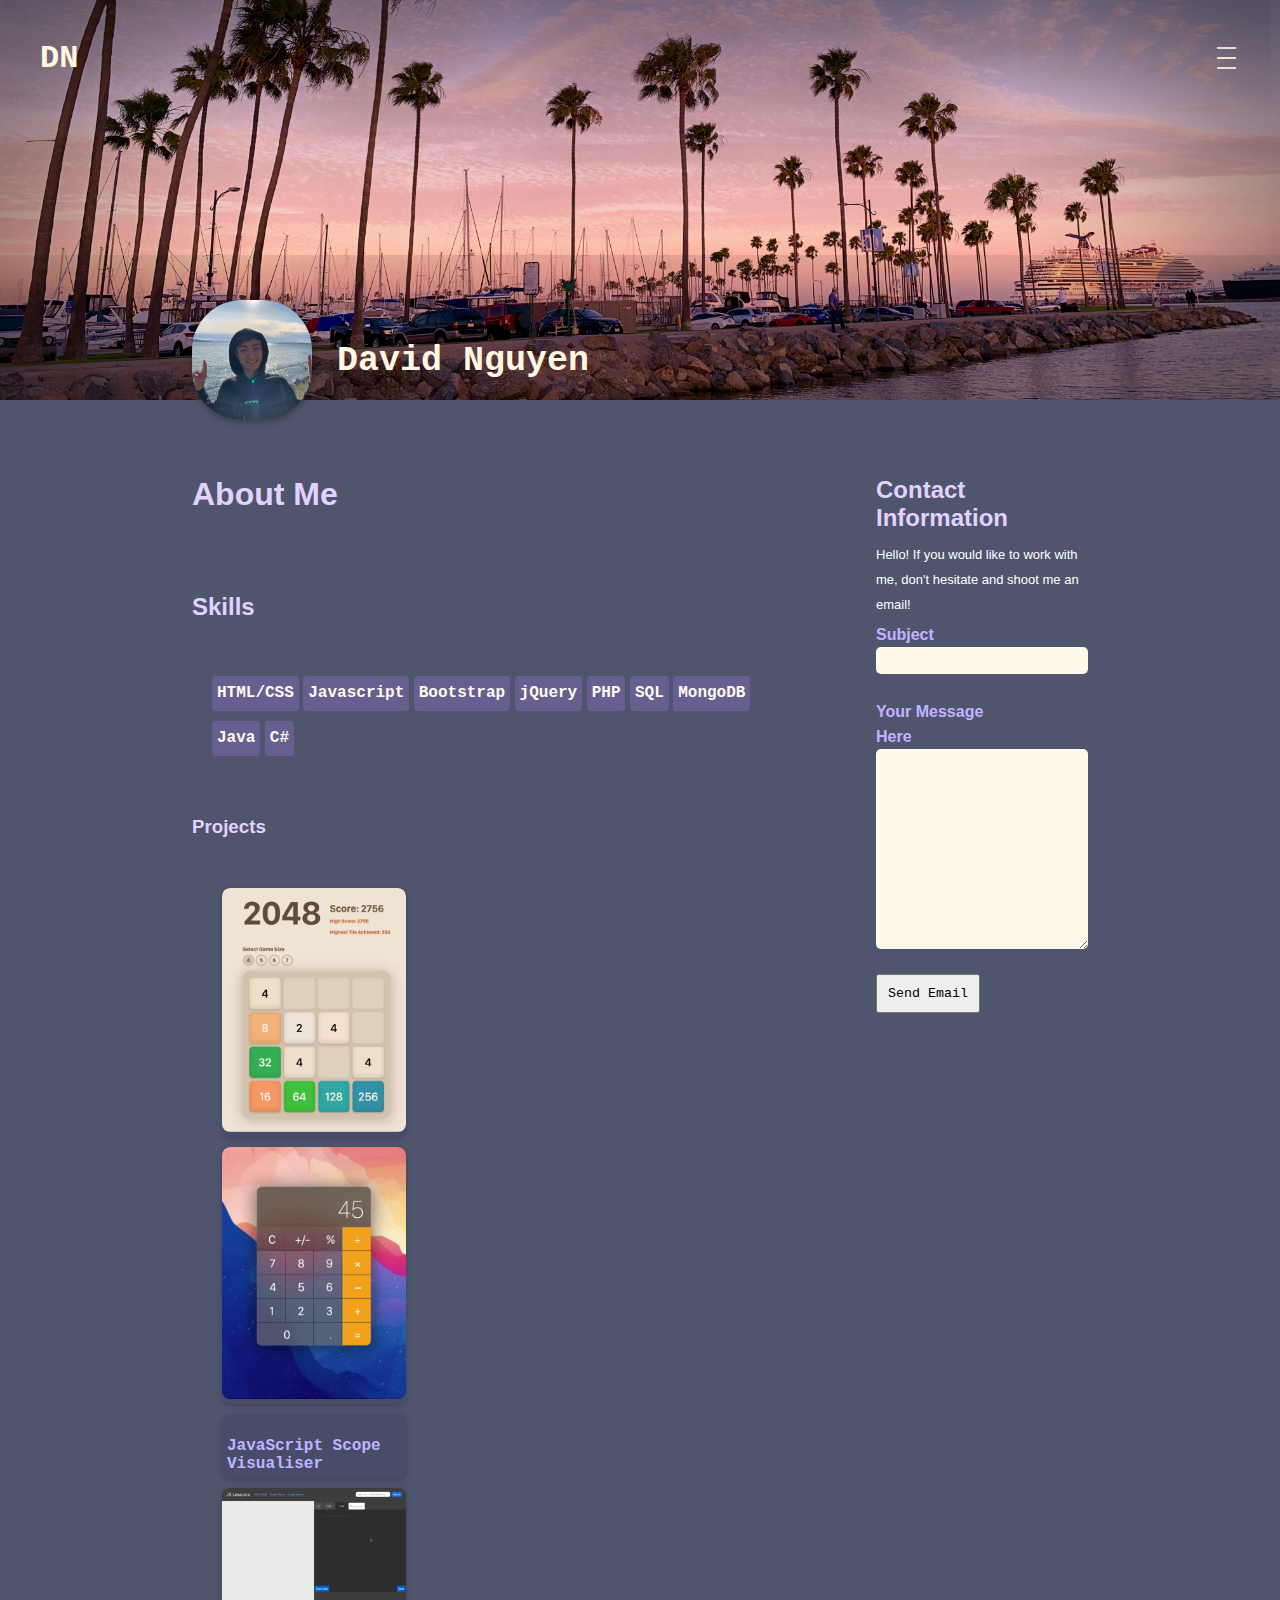
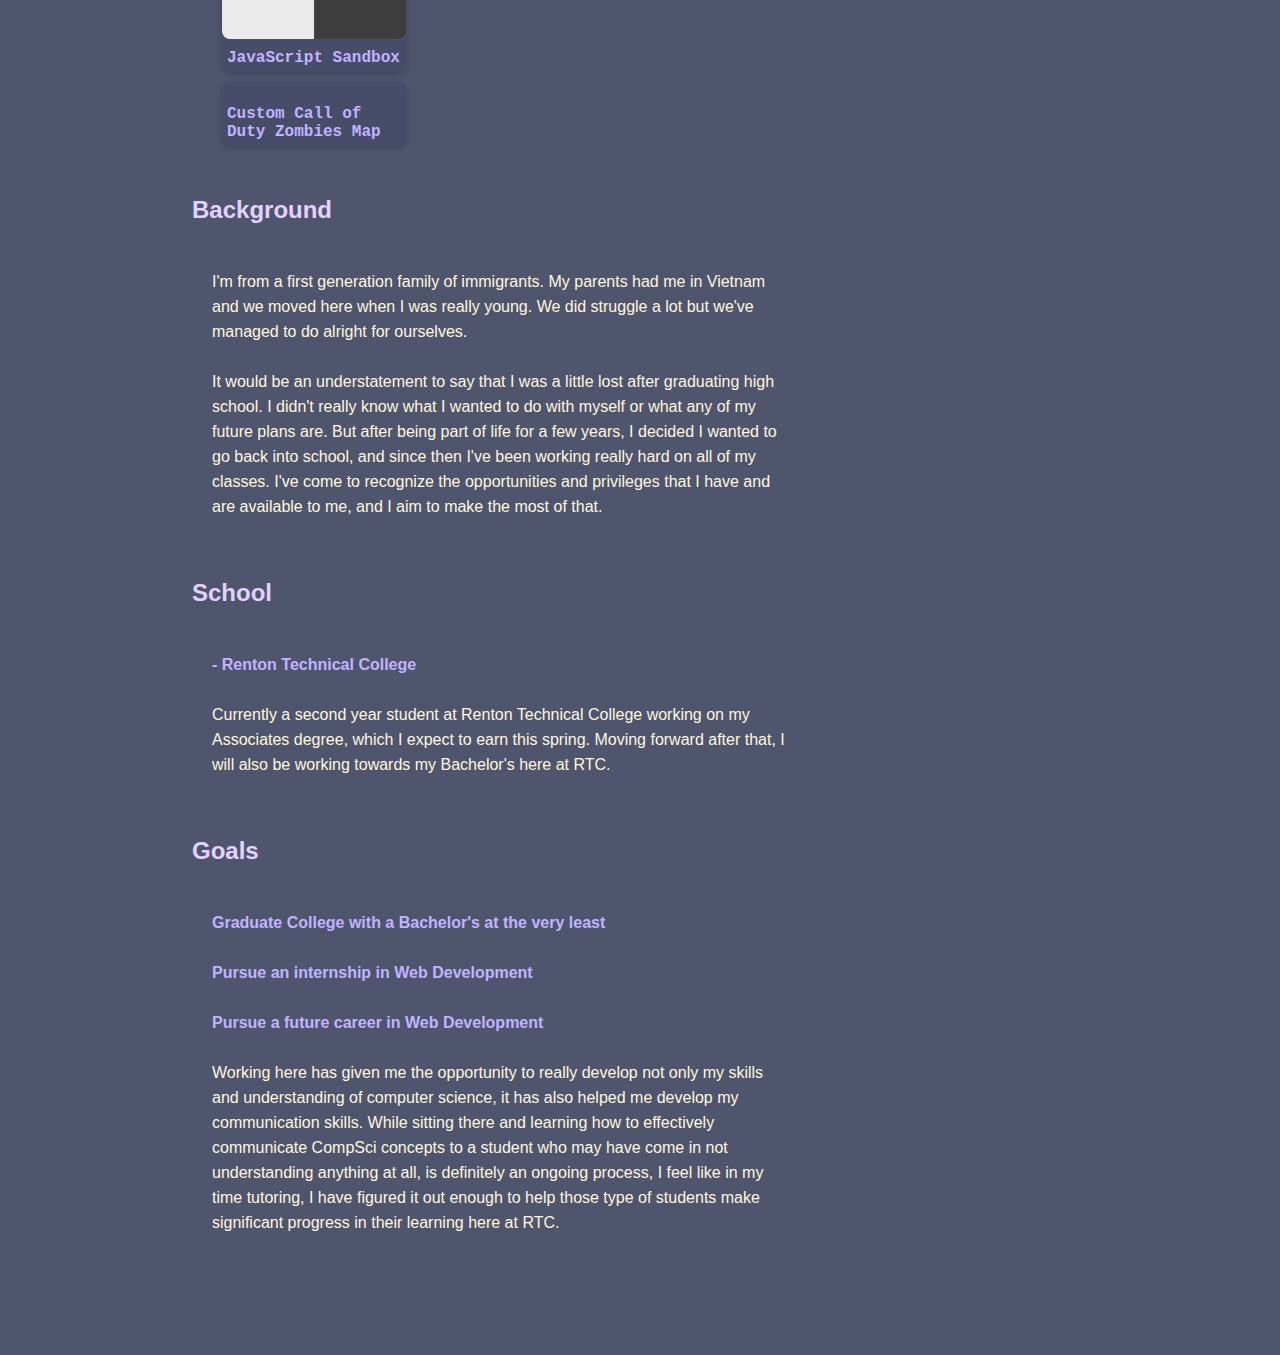
==== commit a7d6b086: "interests page" ====
--- a/index.html
+++ b/index.html
@@ -67,6 +67,7 @@
         <a href="index.html#projects">Projects</a>
         <a href="index.html#contactsBlock">Contact Me</a>
         <a href="https://docs.google.com/document/d/1Tsrjx4nYVHHWbOahBMIsWJXcZB77acTAGgULYLTH1yQ/edit?usp=sharing">Resume</a>
+        <a href="interests.html">Interests</a>
         <hr>
     </div>
     <div id = "navbar">
--- a/css/masonaryEffect.css
+++ b/css/masonaryEffect.css
@@ -174,6 +174,10 @@
     max-width: 100%;
     border-radius: 8px;
 }
+.card iframe {
+    height: 192px;
+    width: 100%;
+}
 .card video {
     max-width: 100%;
     border-top-left-radius: 8px;
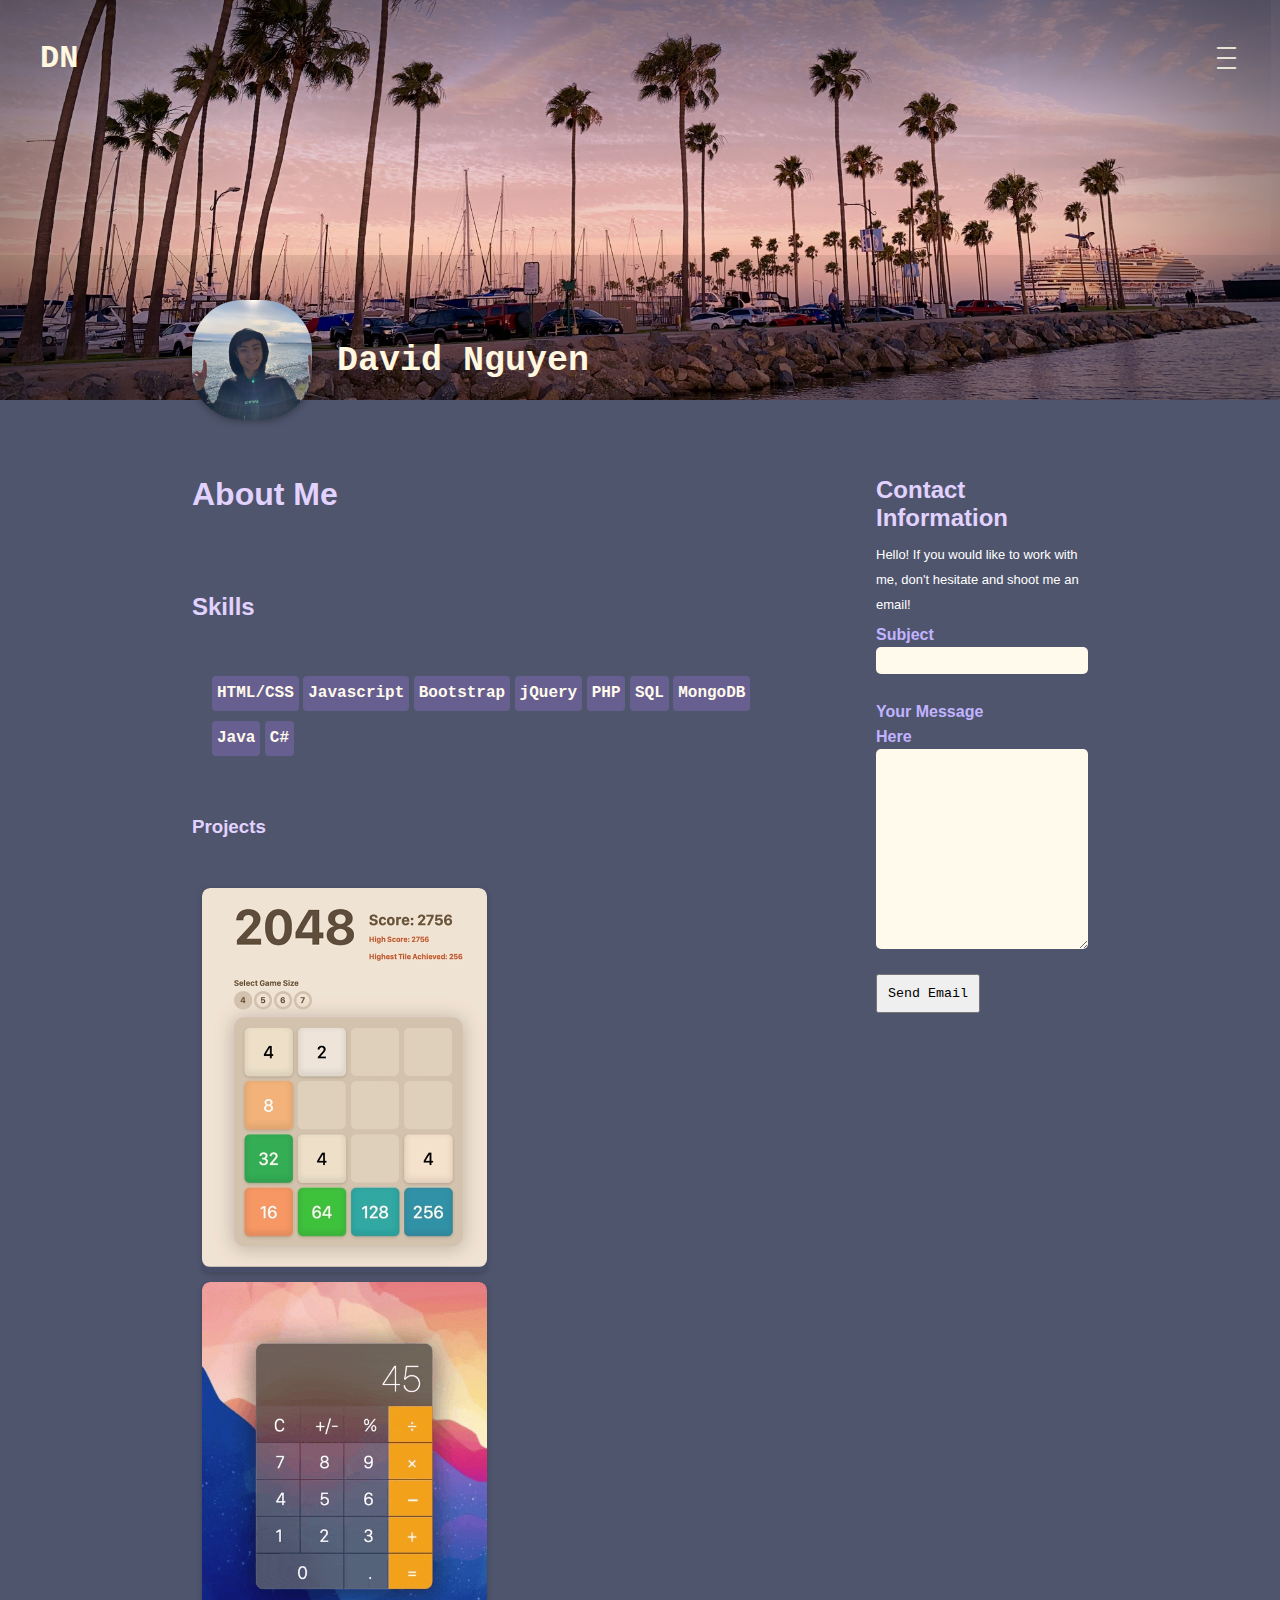
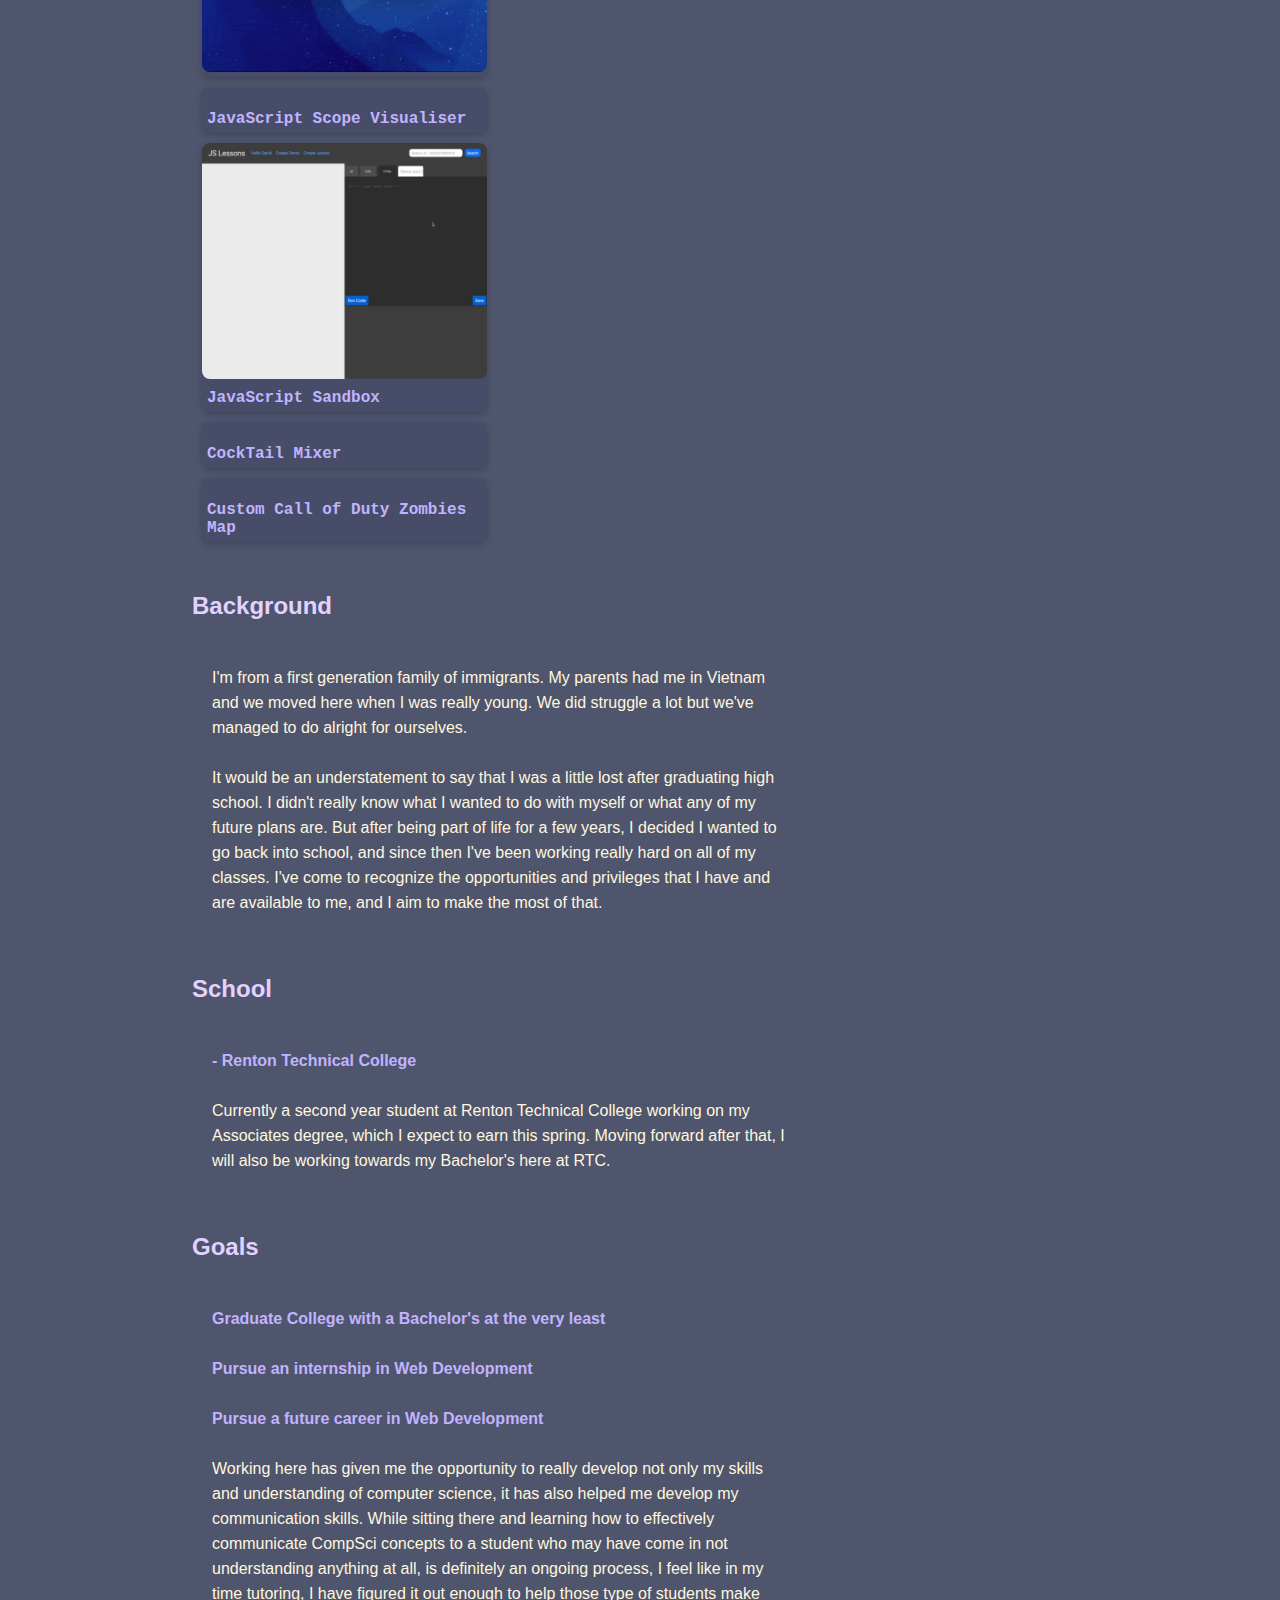
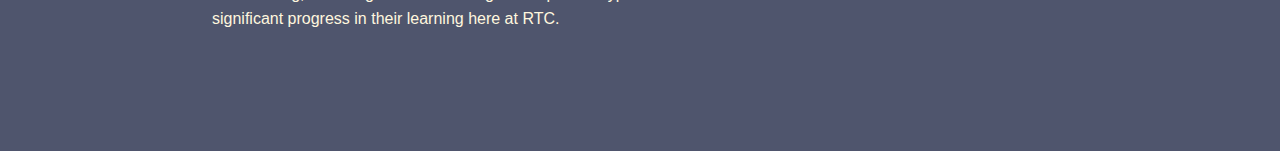
==== commit e21a9d51: "updates to portfolio and changes to styling rules" ====
--- a/index.html
+++ b/index.html
@@ -55,13 +55,63 @@
     box-shadow: inset 0px 0px 0px 0px #000000;
     z-index: 10;
 }
+@media screen and (max-width: 1427px) 
+{ 
+    .card {
+        width: calc(49% - 20px - 20px);
+        margin: 10px;
+    }
+
+    .res {
+        padding-left: 0px;
+        padding-right: 0px;
+    }
+}
+@media screen and (max-width: 1100px) 
+{ 
+    .card {
+        width: calc(32% - 20px);
+        margin: 10px;
+    }
+
+    .res {
+        padding-left: 0px;
+        padding-right: 0px;
+    }
+}
+@media screen and (max-width: 650px) 
+{ 
+    .card {
+        width: calc(49% - 20px - 20px);
+        margin: 10px;
+    }
+
+    .res {
+        padding-left: 0px;
+        padding-right: 0px;
+    }
+}
+@media screen and (max-width: 500px) 
+{ 
+    .card {
+        width: calc(100% - 20px - 20px);
+        margin: 0px;
+        margin-bottom: 10px;
+        margin-top: 10px;
+    }
+
+    .res {
+        padding-left: 0px;
+        padding-right: 0px;
+    }
+}
 </style>
 <div id="navWrapper">
     <div id="menuScreen" class="hide">
         <a href="calculatorClone.html">Macintosh Calculator Clone</a>
         <a href="2048.html">A Simple Game of 2048</a>
         <a href="https://blasphelmy.github.io/aBasicJavascriptVisualizer/">Javascript Scoper</a>
-        <a href="https://simplejsclasses.net">Javascript Sandbox</a>
+        <a href="https://simplejslessons.azurewebsites.net">Javascript Sandbox</a>
         <hr>
         <a href="index.html">About Me</a>
         <a href="index.html#projects">Projects</a>
@@ -168,12 +218,12 @@
                 <div id="4" class="card scale _flipper">
                     <div id="4_content" style="position:relative">
                         <img src="/projspreviews/jsFiddlerClone.gif" alt="">
-                        <a  href="https://simplejsclasses.net"><h4 style="padding: 5px; right: 0px; text-decoration: none!important;" >JavaScript Sandbox</h4></a>
+                        <a  href="https://simplejslessons.azurewebsites.net"><h4 style="padding: 5px; right: 0px; text-decoration: none!important;" >JavaScript Sandbox</h4></a>
                     </div>
 
                     <div class="hide _backPanel" id="4_backPanel">
                         <div class="text">
-                            <a  href="https://simplejsclasses.net"><h2 style="padding: 5px; right: 0px; text-decoration: none!important;" >JavaScript Sandbox</h2></a>
+                            <a  href="https://simplejslessons.azurewebsites.net"><h2 style="padding: 5px; right: 0px; text-decoration: none!important;" >JavaScript Sandbox</h2></a>
                             <p style="color: white; font-size: 13px">A mashup of JSFiddle and Codecademy!</p>
                             <p style="color: rgb(246, 255, 174); font-size: 13px">Please allow cookies for the site to work correctly :)</p>
                             <p style="color: white; font-size: 10px">
@@ -183,6 +233,26 @@
                                 <span class="skillBlocks">ASP.net/C#</span>
                                 <span class="skillBlocks">SQL</span>
                                 <span class="skillBlocks">MongoDB</span>
+                            </p>
+                        </div>
+                    </div>
+                </div>
+
+                <div id="6" class="card scale _flipper">
+                    <div id="6_content" style="position:relative">
+                        <img src="/images/ctcreator.gif" alt="">
+                        <a  href="https://cocktailcreator.azurewebsites.net"><h4 style="padding: 5px; right: 0px; text-decoration: none!important;" >CockTail Mixer</h4></a>
+                    </div>
+
+                    <div class="hide _backPanel" id="6_backPanel">
+                        <div class="text">
+                            <a  href="https://cocktailcreator.azurewebsites.net"><h2 style="padding: 5px; right: 0px; text-decoration: none!important;" >CockTail Creator</h2></a>
+                            <p style="color: white; font-size: 13px">This website is a WIP. Built for a client according to their needs.</p>
+                            <p style="color: white; font-size: 10px">
+                                <span class="skillBlocks">HTML/CSS</span>
+                                <span class="skillBlocks">Javascript</span>
+                                <span class="skillBlocks">ASP.net/C#</span>
+                                <span class="skillBlocks">SQL</span>
                             </p>
                         </div>
                     </div>
--- a/css/about.css
+++ b/css/about.css
@@ -110,6 +110,13 @@
     font-weight: bold;
     text-decoration: none;
 }
+@media screen and (max-width: 774px) 
+{ 
+    .block > p {
+        padding-right: 0px;
+        padding-left: 0px;
+    }
+}
 #contactsBlock > .pHeaders {
     color: rgb(193, 179, 255);
     font-weight: bold;
--- a/css/masonaryEffect.css
+++ b/css/masonaryEffect.css
@@ -1,7 +1,7 @@
 ﻿.card {
     position: relative;
+    width: calc(32% - 10px);
     margin: 10px;
-    width: 250px;
     box-shadow: 0px 2px 6px 0px rgba(0,0,0,0.2);
     transition: .1s ease-in-out;
     border-radius: 8px;
@@ -12,6 +12,36 @@
     user-select: none;
     background: #474d68;
     cursor: pointer;
+}
+.res {
+    /* padding-left: 100px; */
+    /* padding-right: 100px; */
+}
+@media screen and (max-width: 774px) 
+{ 
+    .card {
+        width: calc(49% - 20px - 20px);
+        margin: 10px;
+    }
+
+    .res {
+        padding-left: 0px;
+        padding-right: 0px;
+    }
+}
+@media screen and (max-width: 500px) 
+{ 
+    .card {
+        width: calc(100% - 20px - 20px);
+        margin: 0px;
+        margin-bottom: 10px;
+        margin-top: 10px;
+    }
+
+    .res {
+        padding-left: 0px;
+        padding-right: 0px;
+    }
 }
 ._backPanel {
     position: absolute;
@@ -30,10 +60,10 @@
     overflow-y: scroll; 
     padding-bottom: 100px;
     -moz-transform: scale(-1, 1);
--webkit-transform: scale(-1, 1);
--o-transform: scale(-1, 1);
--ms-transform: scale(-1, 1);
-transform: scale(-1, 1);
+    -webkit-transform: scale(-1, 1);
+    -o-transform: scale(-1, 1);
+    -ms-transform: scale(-1, 1);
+    transform: scale(-1, 1);
 }
 
 ._backPanel::-webkit-scrollbar {
@@ -48,12 +78,8 @@
 .hide {
     display: none;
 }
-.res {
-    padding-left: 100px;
-    padding-right: 100px;
-}
-
-@media only screen and (min-width: 0px) {
+
+/* @media only screen and (min-width: 0px) {
     .card {
         width: 225px;
     }
@@ -63,18 +89,8 @@
         padding-right: 10px;
     }
 }
-
-@media only screen and (min-width: 390px) {
-    .card {
-        width: 155px;
-    }
-
-    .res {
-        padding-left: 10px;
-        padding-right: 10px;
-    }
-}
-
+*/
+/* 
 @media only screen and (min-width: 412px) {
     .card {
         width: 40%;
@@ -169,7 +185,7 @@
     .card {
         width: 29%;
     }
-}
+} */
 .card img {
     max-width: 100%;
     border-radius: 8px;
@@ -177,6 +193,7 @@
 .card iframe {
     height: 192px;
     width: 100%;
+    border-radius: 8px;
 }
 .card video {
     max-width: 100%;
